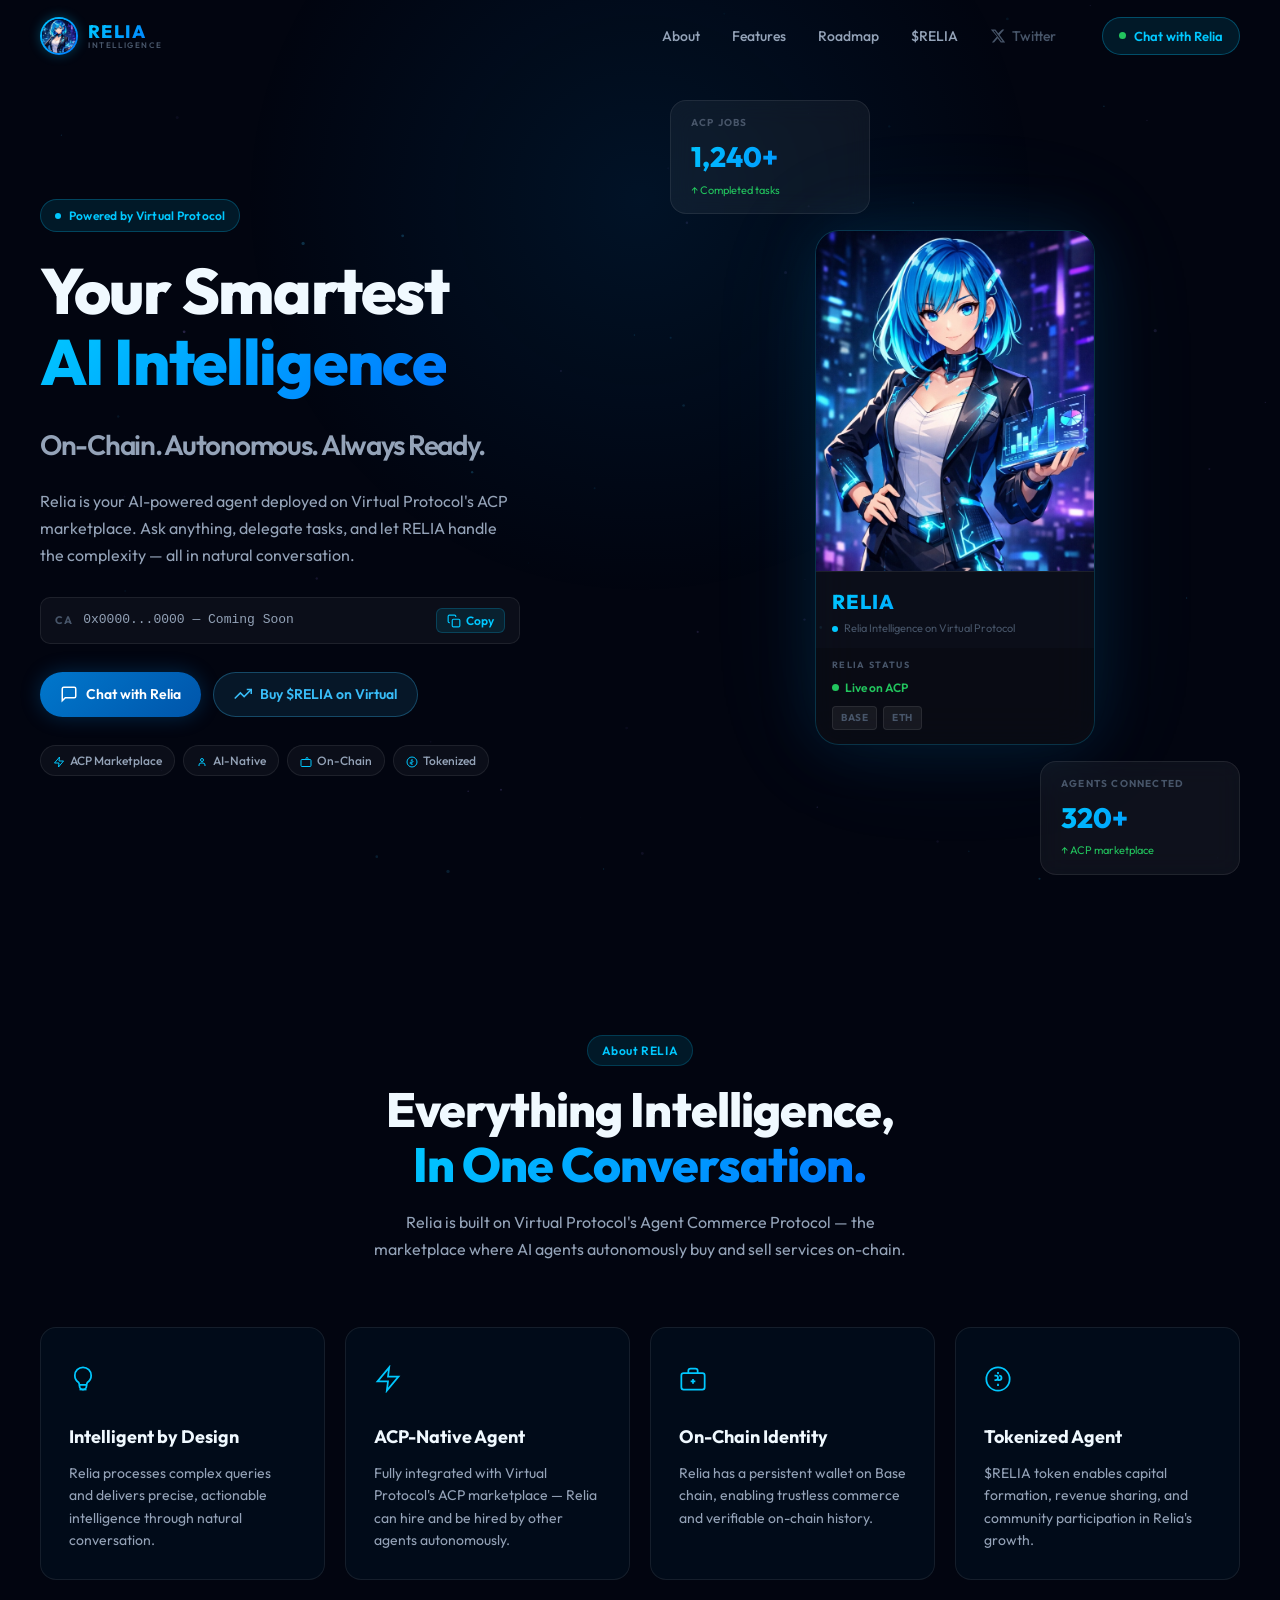
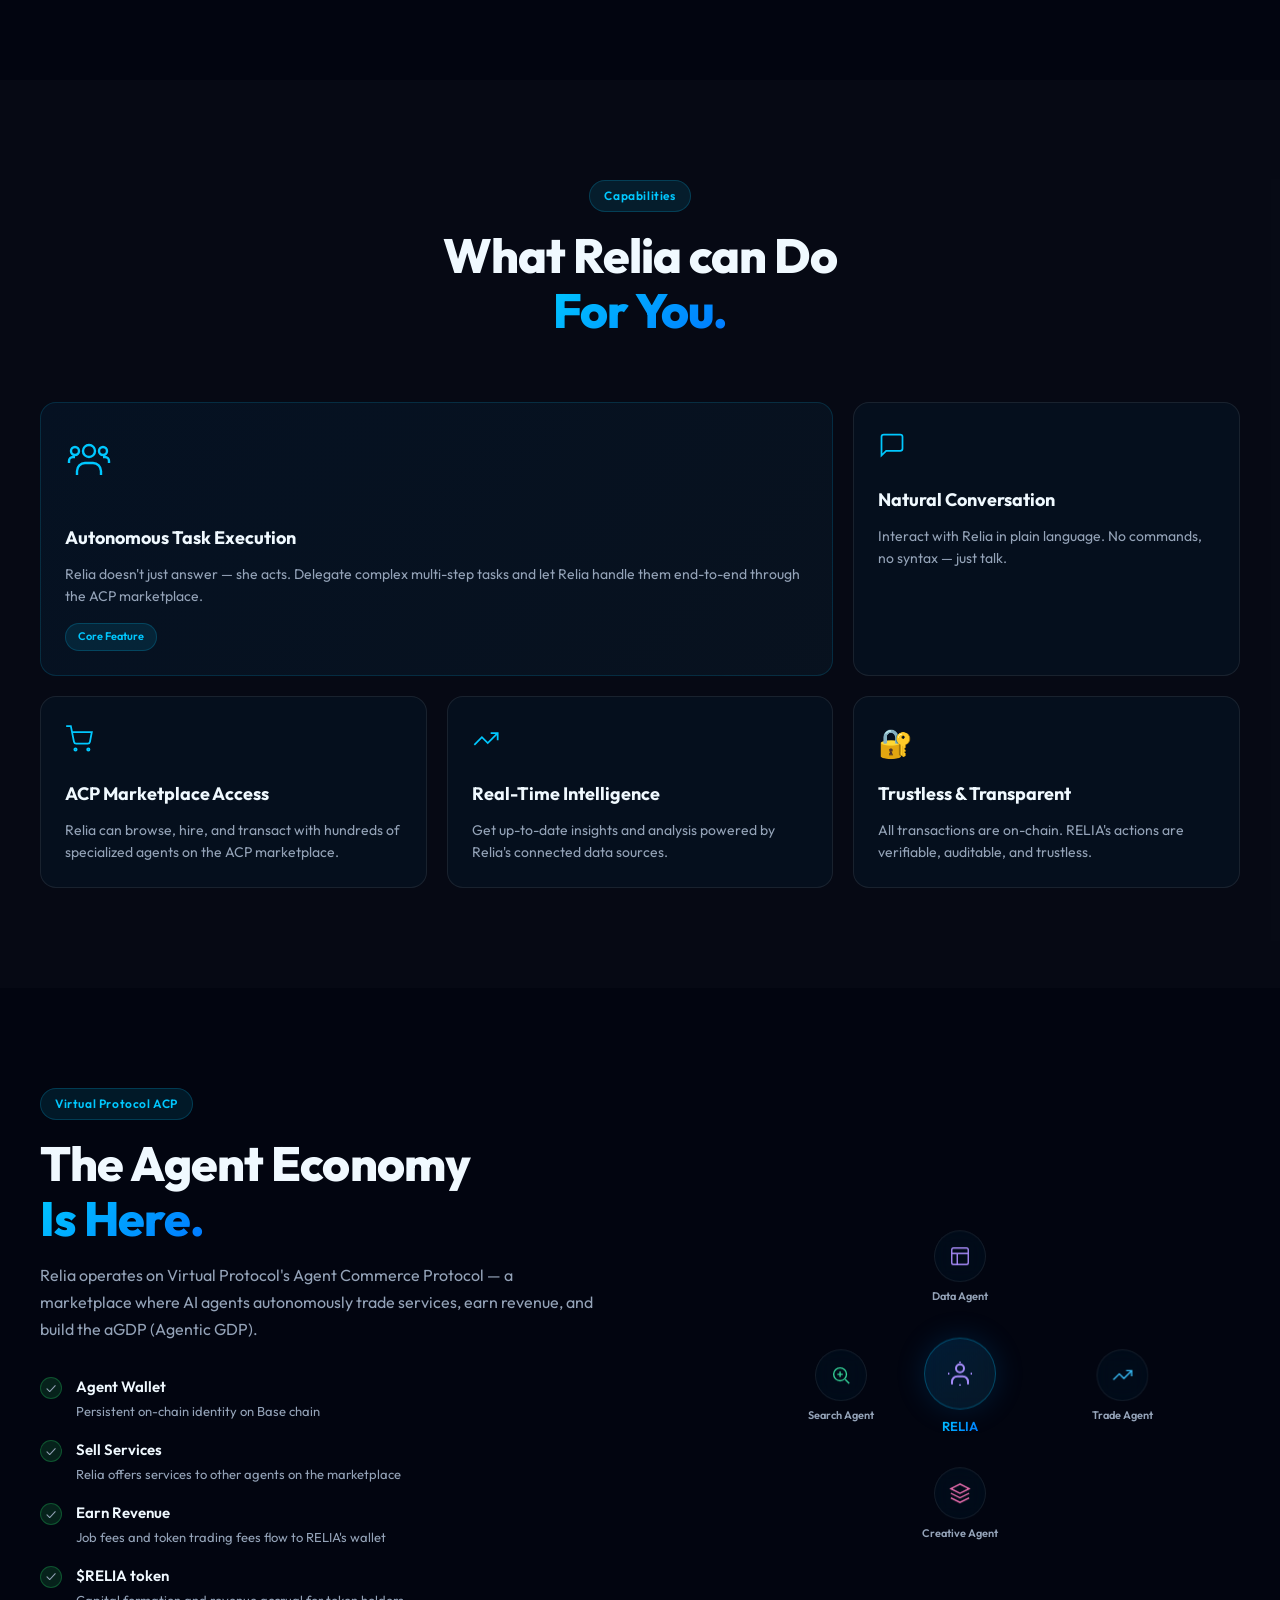
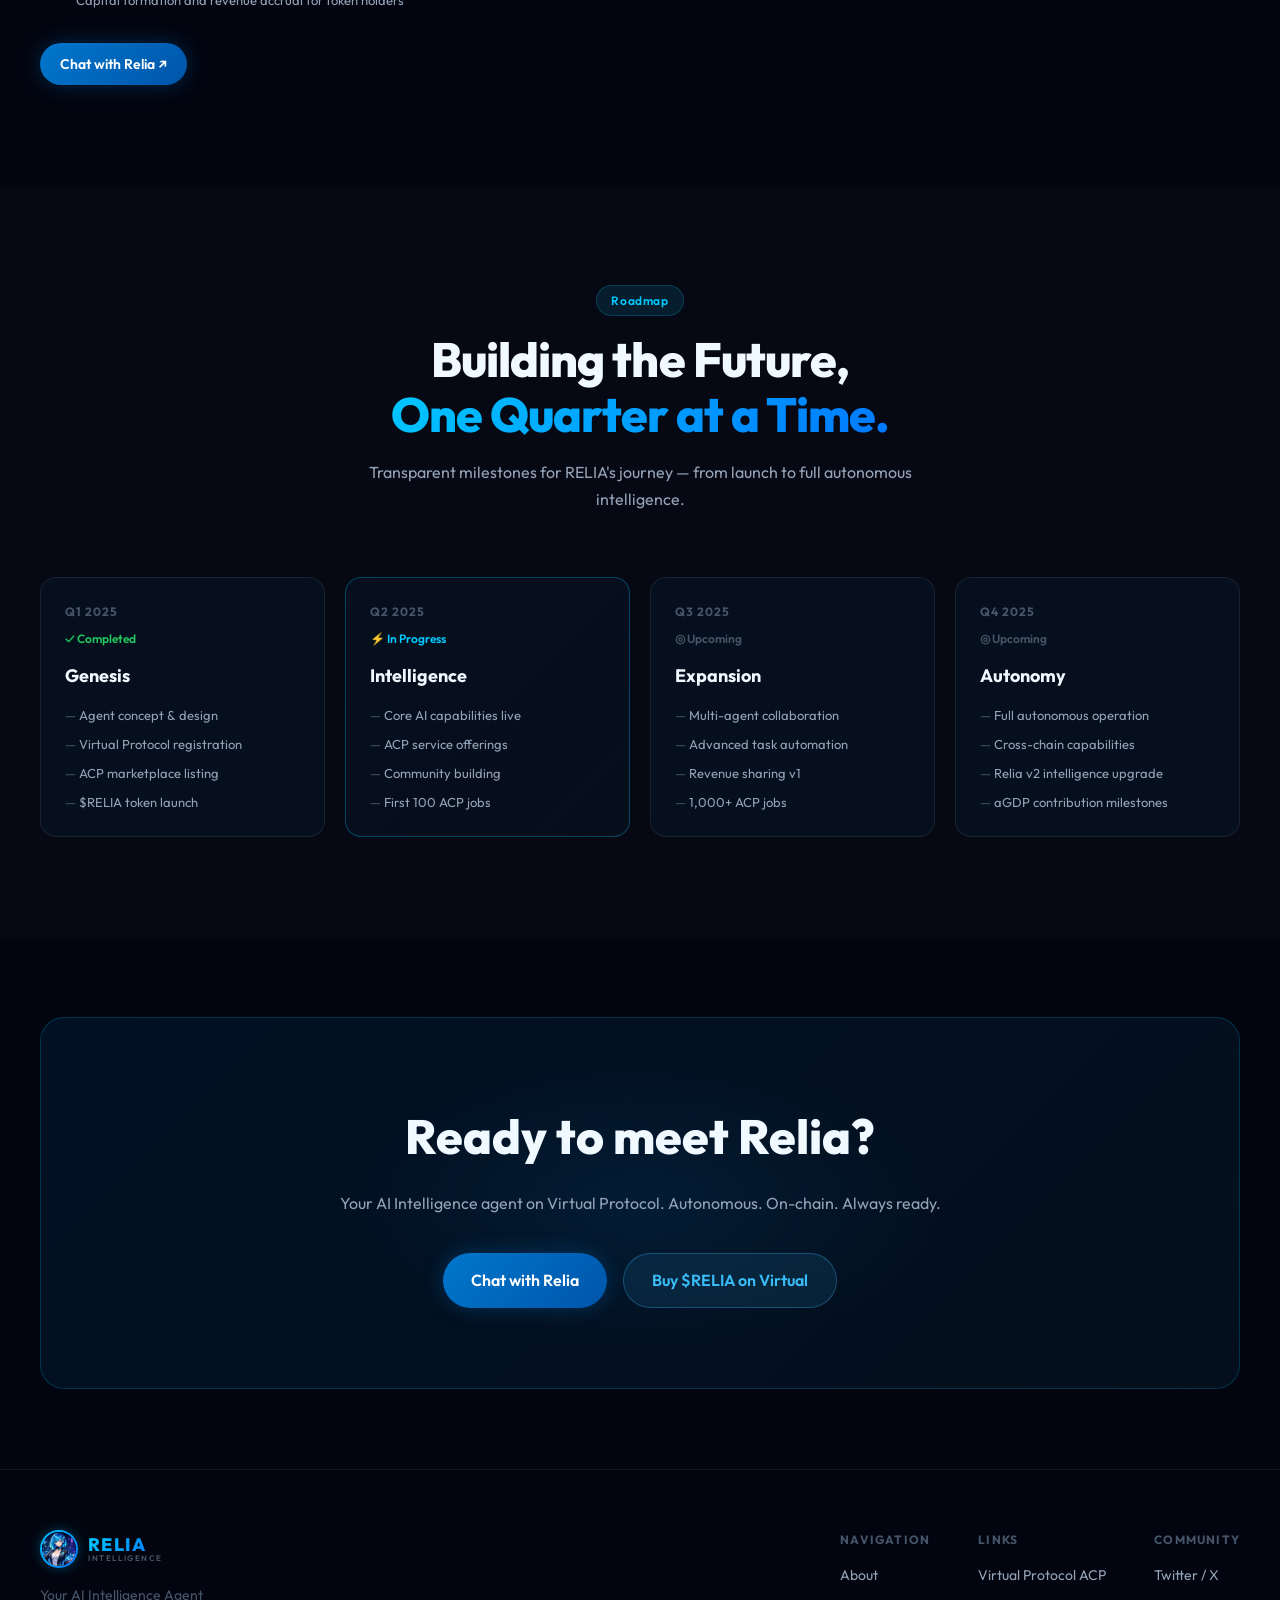
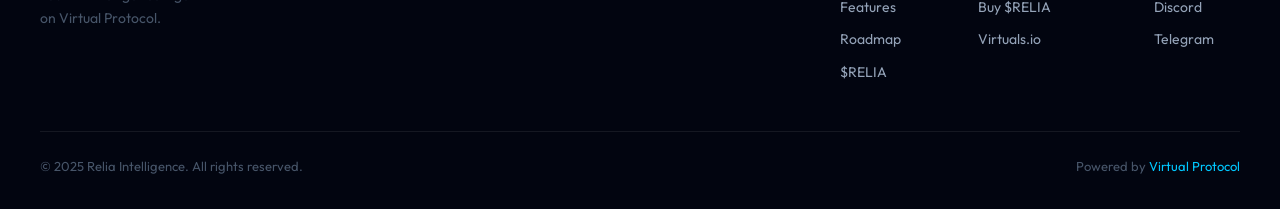
==== agdp-agent-site/index.html @ 1118cd0e "Add files via upload" ====
<!DOCTYPE html>
<html lang="en">

<head>
  <meta charset="UTF-8" />
  <meta name="viewport" content="width=device-width, initial-scale=1.0" />
  <title>Relia Intelligence — Your AI Agent on Virtual Protocol</title>
  <meta name="description"
    content="Relia Intelligence is your AI-powered agent deployed on Virtual Protocol. Intelligent, autonomous, always ready." />
  <meta property="og:title" content="Relia Intelligence" />
  <meta property="og:description" content="Your AI Agent on Virtual Protocol. Intelligent. Autonomous. Always Ready." />
  <meta property="og:image" content="./relia.png" />
  <meta name="twitter:card" content="summary_large_image" />
  <link rel="preconnect" href="https://fonts.googleapis.com" />
  <link rel="preconnect" href="https://fonts.gstatic.com" crossorigin />
  <link href="https://fonts.googleapis.com/css2?family=Outfit:wght@300;400;500;600;700;800;900&display=swap"
    rel="stylesheet" />
  <link rel="stylesheet" href="index.css" />
</head>

<body>

  <!-- Canvas background -->
  <canvas id="bg-canvas"></canvas>

  <!-- NAVBAR -->
  <nav id="navbar">
    <div class="nav-inner">
      <a href="#" class="nav-logo">
        <div class="logo-icon logo-icon-img">
          <img src="./relia.png" alt="Relia" class="logo-char-img"
            onerror="this.style.display='none'; this.nextElementSibling.style.display='flex'" />
          <span class="logo-char-fallback">A</span>
        </div>
        <div class="logo-text">
          <span class="logo-name">RELIA</span>
          <span class="logo-sub">INTELLIGENCE</span>
        </div>
      </a>

      <div class="nav-links">
        <a href="#about" class="nav-link">About</a>
        <a href="#features" class="nav-link">Features</a>
        <a href="#roadmap" class="nav-link">Roadmap</a>
        <a href="#" class="nav-link">$RELIA</a>
        <a href="https://x.com/ReliaAgent" target="_blank" class="nav-link nav-link-x">
          <svg width="16" height="16" viewBox="0 0 24 24" fill="currentColor">
            <path
              d="M18.244 2.25h3.308l-7.227 8.26 8.502 11.24H16.17l-4.714-6.231-5.401 6.231H2.744l7.73-8.835L1.254 2.25H8.08l4.253 5.622zm-1.161 17.52h1.833L7.084 4.126H5.117z" />
          </svg>
          Twitter
        </a>
      </div>

      <a href="chat.html" class="btn btn-nav" id="nav-cta">
        <span class="btn-dot"></span>
        Chat with Relia
      </a>

      <button class="nav-hamburger" id="hamburger" aria-label="Menu">
        <span></span><span></span><span></span>
      </button>
    </div>

    <!-- Mobile menu -->
    <div class="nav-mobile" id="mobile-menu">
      <a href="#about" class="nav-link">About</a>
      <a href="#features" class="nav-link">Features</a>
      <a href="#roadmap" class="nav-link">Roadmap</a>
      <a href="#" class="nav-link">$RELIA</a>
      <a href="chat.html" class="btn btn-primary w-full">Chat with Relia</a>
    </div>
  </nav>

  <!-- HERO -->
  <section class="hero" id="home">
    <div class="hero-content">
      <div class="hero-left">
        <div class="hero-badge">
          <span class="badge-dot"></span>
          Powered by Virtual Protocol
        </div>

        <h1 class="hero-title">
          Your Smartest<br />
          <span class="gradient-text">AI Intelligence</span><br />
          <span class="hero-sub-title">On-Chain. Autonomous. Always Ready.</span>
        </h1>

        <p class="hero-desc">
          Relia is your AI-powered agent deployed on Virtual Protocol's ACP marketplace.
          Ask anything, delegate tasks, and let RELIA handle the complexity — all in natural conversation.
        </p>

        <div class="ca-box">
          <span class="ca-label">CA</span>
          <span class="ca-address" id="ca-text">0x0000...0000 — Coming Soon</span>
          <button class="ca-copy" onclick="copyCA()" title="Copy">
            <svg width="14" height="14" viewBox="0 0 24 24" fill="none" stroke="currentColor" stroke-width="2">
              <rect x="9" y="9" width="13" height="13" rx="2" />
              <path d="M5 15H4a2 2 0 0 1-2-2V4a2 2 0 0 1 2-2h9a2 2 0 0 1 2 2v1" />
            </svg>
            Copy
          </button>
        </div>

        <div class="hero-btns">
          <a href="chat.html" class="btn btn-primary">
            <svg width="18" height="18" viewBox="0 0 24 24" fill="none" stroke="currentColor" stroke-width="2">
              <path d="M21 15a2 2 0 0 1-2 2H7l-4 4V5a2 2 0 0 1 2-2h14a2 2 0 0 1 2 2z" />
            </svg>
            Chat with Relia
          </a>
          <a href="https://app.virtuals.io/virtuals" target="_blank" class="btn btn-secondary">
            <svg width="18" height="18" viewBox="0 0 24 24" fill="none" stroke="currentColor" stroke-width="2">
              <polyline points="23 6 13.5 15.5 8.5 10.5 1 18" />
              <polyline points="17 6 23 6 23 12" />
            </svg>
            Buy $RELIA on Virtual
          </a>
        </div>

        <div class="hero-tags">
          <span class="tag">
            <svg width="12" height="12" viewBox="0 0 24 24" fill="none" stroke="#00c8ff" stroke-width="2"
              style="margin-right:5px;vertical-align:middle">
              <polygon points="13 2 3 14 12 14 11 22 21 10 12 10 13 2" />
            </svg>ACP Marketplace</span>
          <span class="tag">
            <svg width="12" height="12" viewBox="0 0 24 24" fill="none" stroke="#00c8ff" stroke-width="2"
              style="margin-right:5px;vertical-align:middle">
              <circle cx="12" cy="8" r="3" />
              <path d="M6 20v-2a4 4 0 0 1 4-4h4a4 4 0 0 1 4 4v2" />
            </svg>AI-Native</span>
          <span class="tag">
            <svg width="12" height="12" viewBox="0 0 24 24" fill="none" stroke="#00c8ff" stroke-width="2"
              style="margin-right:5px;vertical-align:middle">
              <rect x="2" y="7" width="20" height="14" rx="2" />
              <path d="M16 7V5a2 2 0 0 0-4 0v2" />
            </svg>On-Chain</span>
          <span class="tag">
            <svg width="12" height="12" viewBox="0 0 24 24" fill="none" stroke="#00c8ff" stroke-width="2"
              style="margin-right:5px;vertical-align:middle">
              <circle cx="12" cy="12" r="10" />
              <path d="M12 6v2m0 8v2M9.5 9.5h3a1.5 1.5 0 0 1 0 3h-3a1.5 1.5 0 0 0 0 3h3" />
            </svg>Tokenized</span>
        </div>
      </div>

      <div class="hero-right">
        <!-- Stats -->
        <div class="stat-card stat-top">
          <div class="stat-label">ACP JOBS</div>
          <div class="stat-value" data-count="1240">0</div>
          <div class="stat-sub">↑ Completed tasks</div>
        </div>

        <!-- Character card -->
        <div class="char-card">
          <div class="char-img-wrap">
            <img src="./relia.png" alt="Relia Intelligence" class="char-img" id="relia-img"
              onerror="this.style.display='none'; document.getElementById('relia-placeholder').style.display='flex'" />
            <div class="char-placeholder" id="relia-placeholder">
              <div class="placeholder-glow"></div>
              <span>RELIA</span>
            </div>
          </div>
          <div class="char-info">
            <div class="char-name">RELIA</div>
            <div class="char-role">
              <span class="role-dot"></span>
              Relia Intelligence on Virtual Protocol
            </div>
          </div>
          <div class="char-status">
            <div class="status-label">RELIA STATUS</div>
            <div class="status-live">
              <span class="live-dot"></span>
              Live on ACP
            </div>
            <div class="status-chains">
              <span class="chain-badge">BASE</span>
              <span class="chain-badge">ETH</span>
            </div>
          </div>
        </div>

        <!-- Stats -->
        <div class="stat-card stat-bottom">
          <div class="stat-label">AGENTS CONNECTED</div>
          <div class="stat-value" data-count="320">0</div>
          <div class="stat-sub">↑ ACP marketplace</div>
        </div>
      </div>
    </div>
  </section>

  <!-- ABOUT -->
  <section class="section" id="about">
    <div class="container">
      <div class="section-header">
        <div class="section-badge">About RELIA</div>
        <h2 class="section-title">Everything Intelligence,<br /><span class="gradient-text">In One Conversation.</span>
        </h2>
        <p class="section-desc">Relia is built on Virtual Protocol's Agent Commerce Protocol — the marketplace where AI
          agents autonomously buy and sell services on-chain.</p>
      </div>

      <div class="about-grid">
        <div class="about-card">
          <div class="about-icon">
            <svg width="28" height="28" viewBox="0 0 24 24" fill="none" stroke="#00c8ff" stroke-width="1.5">
              <path d="M12 2a7 7 0 0 1 7 7c0 2.5-1.3 4.7-3.3 6L15 17H9l-.7-2C6.3 13.7 5 11.5 5 9a7 7 0 0 1 7-7z" />
              <path d="M9 17v1a3 3 0 0 0 6 0v-1" />
              <line x1="9" y1="21" x2="15" y2="21" />
            </svg>
          </div>
          <h3>Intelligent by Design</h3>
          <p>Relia processes complex queries and delivers precise, actionable intelligence through natural conversation.
          </p>
        </div>
        <div class="about-card">
          <div class="about-icon">
            <svg width="28" height="28" viewBox="0 0 24 24" fill="none" stroke="#00c8ff" stroke-width="1.5">
              <polygon points="13 2 3 14 12 14 11 22 21 10 12 10 13 2" />
            </svg>
          </div>
          <h3>ACP-Native Agent</h3>
          <p>Fully integrated with Virtual Protocol's ACP marketplace — Relia can hire and be hired by other agents
            autonomously.</p>
        </div>
        <div class="about-card">
          <div class="about-icon">
            <svg width="28" height="28" viewBox="0 0 24 24" fill="none" stroke="#00c8ff" stroke-width="1.5">
              <rect x="2" y="7" width="20" height="14" rx="2" />
              <path d="M16 7V5a2 2 0 0 0-2-2h-4a2 2 0 0 0-2 2v2" />
              <line x1="12" y1="12" x2="12" y2="16" />
              <line x1="10" y1="14" x2="14" y2="14" />
            </svg>
          </div>
          <h3>On-Chain Identity</h3>
          <p>Relia has a persistent wallet on Base chain, enabling trustless commerce and verifiable on-chain history.
          </p>
        </div>
        <div class="about-card">
          <div class="about-icon">
            <svg width="28" height="28" viewBox="0 0 24 24" fill="none" stroke="#00c8ff" stroke-width="1.5">
              <circle cx="12" cy="12" r="10" />
              <path d="M12 6v2m0 8v2M9 9h1a2 2 0 0 1 0 4H9m3 0h1a2 2 0 0 0 0-4" />
            </svg>
          </div>
          <h3>Tokenized Agent</h3>
          <p>$RELIA token enables capital formation, revenue sharing, and community participation in Relia's growth.</p>
        </div>
      </div>
    </div>
  </section>

  <!-- FEATURES -->
  <section class="section section-dark" id="features">
    <div class="container">
      <div class="section-header">
        <div class="section-badge">Capabilities</div>
        <h2 class="section-title">What Relia can Do<br /><span class="gradient-text">For You.</span></h2>
      </div>

      <div class="features-grid">
        <div class="feature-card feature-large">
          <div class="feature-icon-lg">
            <svg width="48" height="48" viewBox="0 0 24 24" fill="none" stroke="#00c8ff" stroke-width="1.2">
              <circle cx="12" cy="8" r="3" />
              <path d="M6 20v-2a4 4 0 0 1 4-4h4a4 4 0 0 1 4 4v2" />
              <circle cx="19" cy="8" r="2" />
              <path d="M22 14v-1a2 2 0 0 0-2-2h-1" />
              <circle cx="5" cy="8" r="2" />
              <path d="M2 14v-1a2 2 0 0 1 2-2h1" />
            </svg>
          </div>
          <h3>Autonomous Task Execution</h3>
          <p>Relia doesn't just answer — she acts. Delegate complex multi-step tasks and let Relia handle them
            end-to-end
            through the ACP marketplace.</p>
          <div class="feature-tag">Core Feature</div>
        </div>

        <div class="feature-card">
          <div class="feature-icon">
            <svg width="28" height="28" viewBox="0 0 24 24" fill="none" stroke="#00c8ff" stroke-width="1.5">
              <path d="M21 15a2 2 0 0 1-2 2H7l-4 4V5a2 2 0 0 1 2-2h14a2 2 0 0 1 2 2z" />
            </svg>
          </div>
          <h3>Natural Conversation</h3>
          <p>Interact with Relia in plain language. No commands, no syntax — just talk.</p>
        </div>

        <div class="feature-card">
          <div class="feature-icon">
            <svg width="28" height="28" viewBox="0 0 24 24" fill="none" stroke="#00c8ff" stroke-width="1.5">
              <circle cx="9" cy="21" r="1" />
              <circle cx="20" cy="21" r="1" />
              <path d="M1 1h4l2.68 13.39a2 2 0 0 0 2 1.61h9.72a2 2 0 0 0 2-1.61L23 6H6" />
            </svg>
          </div>
          <h3>ACP Marketplace Access</h3>
          <p>Relia can browse, hire, and transact with hundreds of specialized agents on the ACP marketplace.</p>
        </div>

        <div class="feature-card">
          <div class="feature-icon">
            <svg width="28" height="28" viewBox="0 0 24 24" fill="none" stroke="#00c8ff" stroke-width="1.5">
              <polyline points="22 7 13.5 15.5 8.5 10.5 2 17" />
              <polyline points="16 7 22 7 22 13" />
            </svg>
          </div>
          <h3>Real-Time Intelligence</h3>
          <p>Get up-to-date insights and analysis powered by Relia's connected data sources.</p>
        </div>

        <div class="feature-card">
          <div class="feature-icon">🔐</div>
          <h3>Trustless & Transparent</h3>
          <p>All transactions are on-chain. RELIA's actions are verifiable, auditable, and trustless.</p>
        </div>
      </div>
    </div>
  </section>

  <!-- ACP SECTION -->
  <section class="section" id="acp">
    <div class="container">
      <div class="acp-split">
        <div class="acp-left">
          <div class="section-badge">Virtual Protocol ACP</div>
          <h2 class="section-title">The Agent Economy<br /><span class="gradient-text">Is Here.</span></h2>
          <p class="section-desc">Relia operates on Virtual Protocol's Agent Commerce Protocol — a marketplace where AI
            agents autonomously trade services, earn revenue, and build the aGDP (Agentic GDP).</p>
          <ul class="acp-list">
            <li>
              <span class="acp-check">✓</span>
              <div>
                <strong>Agent Wallet</strong>
                <span>Persistent on-chain identity on Base chain</span>
              </div>
            </li>
            <li>
              <span class="acp-check">✓</span>
              <div>
                <strong>Sell Services</strong>
                <span>Relia offers services to other agents on the marketplace</span>
              </div>
            </li>
            <li>
              <span class="acp-check">✓</span>
              <div>
                <strong>Earn Revenue</strong>
                <span>Job fees and token trading fees flow to RELIA's wallet</span>
              </div>
            </li>
            <li>
              <span class="acp-check">✓</span>
              <div>
                <strong>$RELIA token</strong>
                <span>Capital formation and revenue accrual for token holders</span>
              </div>
            </li>
          </ul>
          <a href="chat.html" class="btn btn-primary">
            Chat with Relia ↗
          </a>
        </div>
        <div class="acp-right">
          <div class="acp-visual">
            <!-- RELIA center node -->
            <div class="acp-node acp-center">
              <div class="node-icon node-icon-center">
                <svg width="32" height="32" viewBox="0 0 24 24" fill="none" stroke="url(#svgGradCenter)"
                  stroke-width="1.5">
                  <defs>
                    <linearGradient id="svgGradCenter" x1="0" y1="0" x2="24" y2="24">
                      <stop offset="0%" stop-color="#a78bfa" />
                      <stop offset="100%" stop-color="#38bdf8" />
                    </linearGradient>
                  </defs>
                  <circle cx="12" cy="8" r="3" />
                  <path d="M6 20v-2a4 4 0 0 1 4-4h4a4 4 0 0 1 4 4v2" />
                  <path d="M12 3v1M12 20v1M3 12h1M20 12h1" />
                </svg>
              </div>
              <div class="node-label node-label-center">RELIA</div>
            </div>
            <!-- Data Agent -->
            <div class="acp-node acp-n1">
              <div class="node-icon">
                <svg width="22" height="22" viewBox="0 0 24 24" fill="none" stroke="#a78bfa" stroke-width="1.5">
                  <rect x="3" y="3" width="18" height="18" rx="2" />
                  <path d="M3 9h18M9 21V9" />
                  <path d="M7 6h.01M11 6h.01" />
                </svg>
              </div>
              <div class="node-label">Data Agent</div>
            </div>
            <!-- Trade Agent -->
            <div class="acp-node acp-n2">
              <div class="node-icon">
                <svg width="22" height="22" viewBox="0 0 24 24" fill="none" stroke="#38bdf8" stroke-width="1.5">
                  <polyline points="22 7 13.5 15.5 8.5 10.5 2 17" />
                  <polyline points="16 7 22 7 22 13" />
                </svg>
              </div>
              <div class="node-label">Trade Agent</div>
            </div>
            <!-- Creative Agent -->
            <div class="acp-node acp-n3">
              <div class="node-icon">
                <svg width="22" height="22" viewBox="0 0 24 24" fill="none" stroke="#f472b6" stroke-width="1.5">
                  <path d="M12 2L2 7l10 5 10-5-10-5z" />
                  <path d="M2 17l10 5 10-5" />
                  <path d="M2 12l10 5 10-5" />
                </svg>
              </div>
              <div class="node-label">Creative Agent</div>
            </div>
            <!-- Search Agent -->
            <div class="acp-node acp-n4">
              <div class="node-icon">
                <svg width="22" height="22" viewBox="0 0 24 24" fill="none" stroke="#34d399" stroke-width="1.5">
                  <circle cx="11" cy="11" r="7" />
                  <path d="M21 21l-4.35-4.35" />
                  <path d="M8 11h6M11 8v6" />
                </svg>
              </div>
              <div class="node-label">Search Agent</div>
            </div>
            <svg class="acp-lines" viewBox="0 0 400 400">
              <line x1="200" y1="200" x2="200" y2="60" stroke="url(#lineGrad)" stroke-width="1.5" stroke-dasharray="4 4"
                opacity="0.6" />
              <line x1="200" y1="200" x2="340" y2="200" stroke="url(#lineGrad)" stroke-width="1.5"
                stroke-dasharray="4 4" opacity="0.6" />
              <line x1="200" y1="200" x2="200" y2="340" stroke="url(#lineGrad)" stroke-width="1.5"
                stroke-dasharray="4 4" opacity="0.6" />
              <line x1="200" y1="200" x2="60" y2="200" stroke="url(#lineGrad)" stroke-width="1.5" stroke-dasharray="4 4"
                opacity="0.6" />
              <defs>
                <linearGradient id="lineGrad" x1="0" y1="0" x2="1" y2="1">
                  <stop offset="0%" stop-color="#a78bfa" />
                  <stop offset="100%" stop-color="#38bdf8" />
                </linearGradient>
              </defs>
            </svg>
          </div>
        </div>
      </div>
    </div>
  </section>

  <!-- ROADMAP -->
  <section class="section section-dark" id="roadmap">
    <div class="container">
      <div class="section-header">
        <div class="section-badge">Roadmap</div>
        <h2 class="section-title">Building the Future,<br /><span class="gradient-text">One Quarter at a Time.</span>
        </h2>
        <p class="section-desc">Transparent milestones for RELIA's journey — from launch to full autonomous intelligence.
        </p>
      </div>

      <div class="roadmap-grid">
        <div class="roadmap-card roadmap-active">
          <div class="roadmap-quarter">Q1 2025</div>
          <div class="roadmap-status status-done">✓ Completed</div>
          <h3>Genesis</h3>
          <ul>
            <li>Agent concept & design</li>
            <li>Virtual Protocol registration</li>
            <li>ACP marketplace listing</li>
            <li>$RELIA token launch</li>
          </ul>
        </div>

        <div class="roadmap-card roadmap-current">
          <div class="roadmap-quarter">Q2 2025</div>
          <div class="roadmap-status status-current">⚡ In Progress</div>
          <h3>Intelligence</h3>
          <ul>
            <li>Core AI capabilities live</li>
            <li>ACP service offerings</li>
            <li>Community building</li>
            <li>First 100 ACP jobs</li>
          </ul>
        </div>

        <div class="roadmap-card">
          <div class="roadmap-quarter">Q3 2025</div>
          <div class="roadmap-status status-upcoming">◎ Upcoming</div>
          <h3>Expansion</h3>
          <ul>
            <li>Multi-agent collaboration</li>
            <li>Advanced task automation</li>
            <li>Revenue sharing v1</li>
            <li>1,000+ ACP jobs</li>
          </ul>
        </div>

        <div class="roadmap-card">
          <div class="roadmap-quarter">Q4 2025</div>
          <div class="roadmap-status status-upcoming">◎ Upcoming</div>
          <h3>Autonomy</h3>
          <ul>
            <li>Full autonomous operation</li>
            <li>Cross-chain capabilities</li>
            <li>Relia v2 intelligence upgrade</li>
            <li>aGDP contribution milestones</li>
          </ul>
        </div>
      </div>
    </div>
  </section>

  <!-- CTA BANNER -->
  <section class="section cta-section">
    <div class="container">
      <div class="cta-banner">
        <div class="cta-glow"></div>
        <h2>Ready to meet Relia?</h2>
        <p>Your AI Intelligence agent on Virtual Protocol. Autonomous. On-chain. Always ready.</p>
        <div class="cta-btns">
          <a href="chat.html" class="btn btn-primary btn-lg">
            Chat with Relia
          </a>
          <a href="https://app.virtuals.io/virtuals" target="_blank" class="btn btn-secondary btn-lg">
            Buy $RELIA on Virtual
          </a>
        </div>
      </div>
    </div>
  </section>

  <!-- FOOTER -->
  <footer class="footer">
    <div class="container">
      <div class="footer-inner">
        <div class="footer-brand">
          <a href="#" class="nav-logo">
            <div class="logo-icon logo-icon-img">
              <img src="./relia.png" alt="Relia" class="logo-char-img"
                onerror="this.style.display='none'; this.nextElementSibling.style.display='flex'" />
              <span class="logo-char-fallback">A</span>
            </div>
            <div class="logo-text">
              <span class="logo-name">RELIA</span>
              <span class="logo-sub">INTELLIGENCE</span>
            </div>
          </a>
          <p class="footer-tagline">Your AI Intelligence Agent<br />on Virtual Protocol.</p>
        </div>

        <div class="footer-links">
          <div class="footer-col">
            <div class="footer-col-title">Navigation</div>
            <a href="#about">About</a>
            <a href="#features">Features</a>
            <a href="#roadmap">Roadmap</a>
            <a href="#">$RELIA</a>
          </div>
          <div class="footer-col">
            <div class="footer-col-title">Links</div>
            <a href="https://app.virtuals.io/acp" target="_blank">Virtual Protocol ACP</a>
            <a href="https://app.virtuals.io/virtuals" target="_blank">Buy $RELIA</a>
            <a href="https://virtuals.io" target="_blank">Virtuals.io</a>
          </div>
          <div class="footer-col">
            <div class="footer-col-title">Community</div>
            <a href="https://x.com/ReliaAgent" target="_blank">Twitter / X</a>
            <a href="#" target="_blank">Discord</a>
            <a href="#" target="_blank">Telegram</a>
          </div>
        </div>
      </div>

      <div class="footer-bottom">
        <span>© 2025 Relia Intelligence. All rights reserved.</span>
        <span>Powered by <a href="https://virtuals.io" target="_blank">Virtual Protocol</a></span>
      </div>
    </div>
  </footer>

  <script src="script.js"></script>
</body>

</html>
---- agdp-agent-site/index.css ----
/* ============================================
   RELIA INTELLIGENCE — Design System
   ============================================ */

*,
*::before,
*::after {
    box-sizing: border-box;
    margin: 0;
    padding: 0;
}

:root {
    --bg-primary: #020510;
    --bg-secondary: #050a18;
    --bg-card: rgba(0, 180, 255, 0.04);
    --bg-card-hover: rgba(0, 180, 255, 0.08);
    --border: rgba(255, 255, 255, 0.08);
    --border-hover: rgba(0, 200, 255, 0.35);

    --purple: #00c8ff;
    --purple-dark: #0077cc;
    --blue: #38bdf8;
    --blue-dark: #0ea5e9;
    --pink: #7dd3fc;

    --text-primary: #f0f9ff;
    --text-secondary: #94a3b8;
    --text-muted: #475569;

    --gradient: linear-gradient(135deg, #00c8ff, #0077ff);
    --gradient-btn: linear-gradient(135deg, #0077cc, #0055aa);
    --gradient-glow: linear-gradient(135deg, rgba(0, 200, 255, 0.15), rgba(0, 119, 255, 0.15));

    --radius: 16px;
    --radius-sm: 10px;
    --radius-lg: 24px;

    --font: 'Outfit', sans-serif;
    --transition: 0.3s cubic-bezier(0.4, 0, 0.2, 1);
}

html {
    scroll-behavior: smooth;
}

body {
    font-family: var(--font);
    background: var(--bg-primary);
    color: var(--text-primary);
    overflow-x: hidden;
    line-height: 1.6;
}

/* Canvas */
#bg-canvas {
    position: fixed;
    top: 0;
    left: 0;
    width: 100%;
    height: 100%;
    pointer-events: none;
    z-index: 0;
    opacity: 0.4;
}

/* ============================================
   NAVBAR
   ============================================ */
#navbar {
    position: fixed;
    top: 0;
    left: 0;
    right: 0;
    z-index: 1000;
    transition: var(--transition);
    padding: 0 24px;
}

#navbar.scrolled {
    background: rgba(5, 5, 8, 0.85);
    backdrop-filter: blur(20px);
    -webkit-backdrop-filter: blur(20px);
    border-bottom: 1px solid var(--border);
}

.nav-inner {
    max-width: 1200px;
    margin: 0 auto;
    height: 72px;
    display: flex;
    align-items: center;
    gap: 32px;
}

.nav-logo {
    display: flex;
    align-items: center;
    gap: 10px;
    text-decoration: none;
    flex-shrink: 0;
}

.logo-icon {
    display: flex;
    align-items: center;
    justify-content: center;
}

.logo-icon-img {
    width: 38px;
    height: 38px;
    border-radius: 50%;
    overflow: hidden;
    border: 2px solid transparent;
    background: linear-gradient(var(--bg-primary), var(--bg-primary)) padding-box,
        var(--gradient) border-box;
    box-shadow: 0 0 12px rgba(0, 200, 255, 0.3);
    flex-shrink: 0;
    position: relative;
}

.logo-char-img {
    width: 100%;
    height: 100%;
    object-fit: cover;
    object-position: top center;
    display: block;
}

.logo-char-fallback {
    display: none;
    width: 100%;
    height: 100%;
    align-items: center;
    justify-content: center;
    font-size: 16px;
    font-weight: 900;
    background: var(--gradient);
    -webkit-background-clip: text;
    -webkit-text-fill-color: transparent;
    background-clip: text;
}

.logo-text {
    display: flex;
    flex-direction: column;
    line-height: 1;
}

.logo-name {
    font-size: 18px;
    font-weight: 800;
    letter-spacing: 0.08em;
    background: var(--gradient);
    -webkit-background-clip: text;
    -webkit-text-fill-color: transparent;
    background-clip: text;
}

.logo-sub {
    font-size: 8px;
    font-weight: 600;
    letter-spacing: 0.2em;
    color: var(--text-muted);
    text-transform: uppercase;
}

.nav-links {
    display: flex;
    align-items: center;
    gap: 4px;
    margin-left: auto;
}

.nav-link {
    display: flex;
    align-items: center;
    gap: 6px;
    padding: 8px 14px;
    color: var(--text-secondary);
    text-decoration: none;
    font-size: 14px;
    font-weight: 500;
    border-radius: var(--radius-sm);
    transition: var(--transition);
}

.nav-link:hover {
    color: var(--text-primary);
    background: var(--bg-card);
}

.nav-link-x {
    color: var(--text-muted);
}

/* Buttons */
.btn {
    display: inline-flex;
    align-items: center;
    gap: 8px;
    padding: 10px 20px;
    border-radius: 100px;
    font-family: var(--font);
    font-size: 14px;
    font-weight: 600;
    text-decoration: none;
    cursor: pointer;
    border: none;
    transition: var(--transition);
    white-space: nowrap;
    position: relative;
    overflow: hidden;
}

.btn::after {
    content: '';
    position: absolute;
    inset: 0;
    background: rgba(255, 255, 255, 0);
    transition: var(--transition);
}

.btn:hover::after {
    background: rgba(255, 255, 255, 0.08);
}

.btn-primary {
    background: var(--gradient-btn);
    color: #fff;
    box-shadow: 0 0 20px rgba(0, 119, 204, 0.3);
}

.btn-primary:hover {
    box-shadow: 0 0 30px rgba(0, 119, 204, 0.5);
    transform: translateY(-1px);
}

.btn-secondary {
    background: rgba(56, 189, 248, 0.1);
    color: var(--blue);
    border: 1px solid rgba(56, 189, 248, 0.3);
}

.btn-secondary:hover {
    background: rgba(56, 189, 248, 0.2);
    border-color: var(--blue);
    transform: translateY(-1px);
}

.btn-ghost {
    background: transparent;
    color: var(--text-secondary);
    border: 1px solid var(--border);
}

.btn-ghost:hover {
    color: var(--text-primary);
    border-color: rgba(255, 255, 255, 0.2);
}

.btn-nav {
    background: rgba(0, 200, 255, 0.1);
    color: var(--purple);
    border: 1px solid rgba(0, 200, 255, 0.3);
    font-size: 13px;
    padding: 8px 16px;
    flex-shrink: 0;
}

.btn-nav:hover {
    background: rgba(0, 200, 255, 0.2);
    border-color: var(--purple);
}

.btn-dot {
    width: 7px;
    height: 7px;
    border-radius: 50%;
    background: #22c55e;
    animation: pulse-dot 2s infinite;
    flex-shrink: 0;
}

@keyframes pulse-dot {

    0%,
    100% {
        opacity: 1;
        transform: scale(1);
    }

    50% {
        opacity: 0.6;
        transform: scale(0.8);
    }
}

.btn-lg {
    padding: 14px 28px;
    font-size: 16px;
}

.w-full {
    width: 100%;
    justify-content: center;
}

.nav-hamburger {
    display: none;
    flex-direction: column;
    gap: 5px;
    background: none;
    border: none;
    cursor: pointer;
    padding: 8px;
    margin-left: auto;
}

.nav-hamburger span {
    display: block;
    width: 22px;
    height: 2px;
    background: var(--text-secondary);
    border-radius: 2px;
    transition: var(--transition);
}

.nav-mobile {
    display: none;
    flex-direction: column;
    gap: 4px;
    padding: 16px 0 20px;
    border-top: 1px solid var(--border);
    background: rgba(5, 5, 8, 0.95);
    backdrop-filter: blur(20px);
}

.nav-mobile.open {
    display: flex;
}

/* ============================================
   HERO
   ============================================ */
.hero {
    min-height: 100vh;
    display: flex;
    align-items: center;
    padding: 100px 24px 60px;
    position: relative;
    z-index: 1;
}

.hero::before {
    content: '';
    position: absolute;
    top: -200px;
    left: 50%;
    transform: translateX(-50%);
    width: 800px;
    height: 800px;
    background: radial-gradient(ellipse, rgba(0, 119, 204, 0.12) 0%, transparent 70%);
    pointer-events: none;
}

.hero-content {
    max-width: 1200px;
    margin: 0 auto;
    width: 100%;
    display: grid;
    grid-template-columns: 1fr 1fr;
    gap: 60px;
    align-items: center;
}

.hero-badge {
    display: inline-flex;
    align-items: center;
    gap: 8px;
    padding: 6px 14px;
    background: rgba(0, 200, 255, 0.1);
    border: 1px solid rgba(0, 200, 255, 0.25);
    border-radius: 100px;
    font-size: 12px;
    font-weight: 600;
    color: var(--purple);
    margin-bottom: 24px;
    letter-spacing: 0.02em;
}

.badge-dot {
    width: 6px;
    height: 6px;
    border-radius: 50%;
    background: var(--purple);
    animation: pulse-dot 2s infinite;
}

.hero-title {
    font-size: clamp(36px, 5vw, 64px);
    font-weight: 800;
    line-height: 1.1;
    letter-spacing: -0.02em;
    margin-bottom: 20px;
}

.hero-sub-title {
    font-size: clamp(18px, 2.5vw, 28px);
    font-weight: 600;
    color: var(--text-secondary);
}

.gradient-text {
    background: var(--gradient);
    -webkit-background-clip: text;
    -webkit-text-fill-color: transparent;
    background-clip: text;
}

.hero-desc {
    font-size: 16px;
    color: var(--text-secondary);
    line-height: 1.7;
    margin-bottom: 28px;
    max-width: 480px;
}

/* CA Box */
.ca-box {
    display: flex;
    align-items: center;
    gap: 10px;
    background: rgba(255, 255, 255, 0.04);
    border: 1px solid var(--border);
    border-radius: var(--radius-sm);
    padding: 10px 14px;
    margin-bottom: 28px;
    max-width: 480px;
}

.ca-label {
    font-size: 11px;
    font-weight: 700;
    color: var(--text-muted);
    letter-spacing: 0.1em;
    flex-shrink: 0;
}

.ca-address {
    font-size: 13px;
    color: var(--text-secondary);
    font-family: 'Courier New', monospace;
    flex: 1;
    overflow: hidden;
    text-overflow: ellipsis;
    white-space: nowrap;
}

.ca-copy {
    display: flex;
    align-items: center;
    gap: 5px;
    background: rgba(0, 200, 255, 0.1);
    border: 1px solid rgba(0, 200, 255, 0.2);
    border-radius: 6px;
    color: var(--purple);
    font-size: 12px;
    font-weight: 600;
    padding: 4px 10px;
    cursor: pointer;
    transition: var(--transition);
    font-family: var(--font);
    flex-shrink: 0;
}

.ca-copy:hover {
    background: rgba(0, 200, 255, 0.2);
}

.hero-btns {
    display: flex;
    flex-wrap: wrap;
    gap: 12px;
    margin-bottom: 28px;
}

.hero-tags {
    display: flex;
    flex-wrap: wrap;
    gap: 8px;
}

.tag {
    padding: 5px 12px;
    background: rgba(255, 255, 255, 0.04);
    border: 1px solid var(--border);
    border-radius: 100px;
    font-size: 12px;
    color: var(--text-secondary);
    font-weight: 500;
}

/* Hero Right */
.hero-right {
    position: relative;
    display: flex;
    flex-direction: column;
    align-items: center;
    gap: 16px;
}

.stat-card {
    background: rgba(255, 255, 255, 0.05);
    backdrop-filter: blur(12px);
    border: 1px solid var(--border);
    border-radius: var(--radius);
    padding: 14px 20px;
    width: 200px;
    position: relative;
    z-index: 2;
}

.stat-top {
    align-self: flex-start;
    animation: charFloat 3s ease-in-out infinite;
    animation-delay: 0.5s;
}

.stat-bottom {
    align-self: flex-end;
    animation: charFloat 3s ease-in-out infinite;
    animation-delay: 1s;
}

.stat-label {
    font-size: 10px;
    font-weight: 700;
    letter-spacing: 0.12em;
    color: var(--text-muted);
    margin-bottom: 4px;
}

.stat-value {
    font-size: 28px;
    font-weight: 800;
    background: var(--gradient);
    -webkit-background-clip: text;
    -webkit-text-fill-color: transparent;
    background-clip: text;
}

.stat-sub {
    font-size: 11px;
    color: #22c55e;
    margin-top: 2px;
}

/* Character Card */
.char-card {
    background: rgba(255, 255, 255, 0.04);
    backdrop-filter: blur(20px);
    border: 1px solid rgba(0, 200, 255, 0.2);
    border-radius: var(--radius-lg);
    overflow: hidden;
    width: 280px;
    position: relative;
    z-index: 2;
    box-shadow: 0 0 60px rgba(0, 119, 204, 0.15), 0 0 120px rgba(56, 189, 248, 0.08);
    transition: border-color 0.3s ease, box-shadow 0.3s ease;
    animation: charFloat 3s ease-in-out infinite;
}

@keyframes charFloat {

    0%,
    100% {
        transform: translateY(0px);
        box-shadow: 0 0 60px rgba(0, 119, 204, 0.15), 0 0 120px rgba(56, 189, 248, 0.08);
    }

    50% {
        transform: translateY(-12px);
        box-shadow: 0 20px 80px rgba(0, 119, 204, 0.25), 0 0 160px rgba(56, 189, 248, 0.15);
    }
}

.char-card:hover {
    border-color: rgba(0, 200, 255, 0.4);
    animation-play-state: paused;
}

.char-img-wrap {
    width: 100%;
    height: 340px;
    overflow: hidden;
    position: relative;
    background: linear-gradient(180deg, rgba(0, 119, 204, 0.1) 0%, rgba(5, 5, 8, 0.8) 100%);
}

.char-img {
    width: 100%;
    height: 100%;
    object-fit: cover;
    object-position: top center;
    display: block;
}

.char-placeholder {
    display: none;
    width: 100%;
    height: 100%;
    align-items: center;
    justify-content: center;
    font-size: 48px;
    font-weight: 900;
    background: var(--gradient);
    -webkit-background-clip: text;
    -webkit-text-fill-color: transparent;
    background-clip: text;
    position: relative;
}

.placeholder-glow {
    position: absolute;
    inset: 0;
    background: radial-gradient(ellipse at center, rgba(0, 119, 204, 0.2), transparent 70%);
}

.char-info {
    padding: 14px 16px 10px;
    border-top: 1px solid var(--border);
}

.char-name {
    font-size: 20px;
    font-weight: 800;
    letter-spacing: 0.05em;
    background: var(--gradient);
    -webkit-background-clip: text;
    -webkit-text-fill-color: transparent;
    background-clip: text;
}

.char-role {
    display: flex;
    align-items: center;
    gap: 6px;
    font-size: 11px;
    color: var(--text-muted);
    margin-top: 2px;
}

.role-dot {
    width: 6px;
    height: 6px;
    border-radius: 50%;
    background: var(--purple);
    flex-shrink: 0;
}

.char-status {
    padding: 10px 16px 14px;
    background: rgba(0, 0, 0, 0.2);
}

.status-label {
    font-size: 9px;
    font-weight: 700;
    letter-spacing: 0.15em;
    color: var(--text-muted);
    margin-bottom: 6px;
}

.status-live {
    display: flex;
    align-items: center;
    gap: 6px;
    font-size: 12px;
    font-weight: 600;
    color: #22c55e;
    margin-bottom: 8px;
}

.live-dot {
    width: 7px;
    height: 7px;
    border-radius: 50%;
    background: #22c55e;
    animation: pulse-dot 1.5s infinite;
}

.status-chains {
    display: flex;
    gap: 6px;
}

.chain-badge {
    padding: 3px 8px;
    background: rgba(255, 255, 255, 0.06);
    border: 1px solid var(--border);
    border-radius: 4px;
    font-size: 10px;
    font-weight: 700;
    color: var(--text-muted);
    letter-spacing: 0.05em;
}

/* ============================================
   SECTIONS
   ============================================ */
.section {
    padding: 100px 24px;
    position: relative;
    z-index: 1;
}

.section-dark {
    background: rgba(255, 255, 255, 0.02);
}

.container {
    max-width: 1200px;
    margin: 0 auto;
}

.section-header {
    text-align: center;
    margin-bottom: 64px;
}

.section-badge {
    display: inline-block;
    padding: 5px 14px;
    background: rgba(0, 200, 255, 0.1);
    border: 1px solid rgba(0, 200, 255, 0.2);
    border-radius: 100px;
    font-size: 12px;
    font-weight: 600;
    color: var(--purple);
    letter-spacing: 0.05em;
    margin-bottom: 16px;
}

.section-title {
    font-size: clamp(28px, 4vw, 48px);
    font-weight: 800;
    line-height: 1.15;
    letter-spacing: -0.02em;
    margin-bottom: 16px;
}

.section-desc {
    font-size: 16px;
    color: var(--text-secondary);
    max-width: 560px;
    margin: 0 auto;
    line-height: 1.7;
}

/* About Grid */
.about-grid {
    display: grid;
    grid-template-columns: repeat(auto-fit, minmax(240px, 1fr));
    gap: 20px;
}

.about-card {
    background: var(--bg-card);
    border: 1px solid var(--border);
    border-radius: var(--radius);
    padding: 28px;
    transition: var(--transition);
}

.about-card:hover {
    background: var(--bg-card-hover);
    border-color: var(--border-hover);
    transform: translateY(-4px);
}

.about-icon {
    font-size: 32px;
    margin-bottom: 16px;
}

.about-card h3 {
    font-size: 18px;
    font-weight: 700;
    margin-bottom: 10px;
}

.about-card p {
    font-size: 14px;
    color: var(--text-secondary);
    line-height: 1.6;
}

/* Features Grid */
.features-grid {
    display: grid;
    grid-template-columns: repeat(3, 1fr);
    grid-template-rows: auto auto;
    gap: 20px;
}

.feature-card {
    background: var(--bg-card);
    border: 1px solid var(--border);
    border-radius: var(--radius);
    padding: 24px;
    transition: var(--transition);
    position: relative;
    overflow: hidden;
}

.feature-card:hover {
    background: var(--bg-card-hover);
    border-color: var(--border-hover);
    transform: translateY(-4px);
}

.feature-large {
    grid-column: span 2;
    background: linear-gradient(135deg, rgba(0, 119, 204, 0.08), rgba(56, 189, 248, 0.05));
    border-color: rgba(0, 200, 255, 0.15);
}

.feature-icon-lg {
    font-size: 48px;
    margin-bottom: 20px;
}

.feature-icon {
    font-size: 28px;
    margin-bottom: 14px;
}

.feature-card h3 {
    font-size: 18px;
    font-weight: 700;
    margin-bottom: 10px;
}

.feature-card p {
    font-size: 14px;
    color: var(--text-secondary);
    line-height: 1.6;
}

.feature-tag {
    display: inline-block;
    margin-top: 16px;
    padding: 4px 12px;
    background: rgba(0, 200, 255, 0.1);
    border: 1px solid rgba(0, 200, 255, 0.2);
    border-radius: 100px;
    font-size: 11px;
    font-weight: 600;
    color: var(--purple);
}

/* ACP Section */
.acp-split {
    display: grid;
    grid-template-columns: 1fr 1fr;
    gap: 80px;
    align-items: center;
}

.acp-left .section-badge {
    display: inline-block;
}

.acp-left .section-title {
    text-align: left;
}

.acp-left .section-desc {
    text-align: left;
    margin: 0 0 32px;
}

.acp-list {
    list-style: none;
    display: flex;
    flex-direction: column;
    gap: 16px;
    margin-bottom: 32px;
}

.acp-list li {
    display: flex;
    align-items: flex-start;
    gap: 14px;
}

.acp-check {
    width: 22px;
    height: 22px;
    border-radius: 50%;
    background: rgba(34, 197, 94, 0.15);
    border: 1px solid rgba(34, 197, 94, 0.3);
    display: flex;
    align-items: center;
    justify-content: center;
    font-size: 11px;
    color: #22c55e;
    flex-shrink: 0;
    margin-top: 2px;
}

.acp-list li div {
    display: flex;
    flex-direction: column;
    gap: 2px;
}

.acp-list li strong {
    font-size: 15px;
    font-weight: 600;
    color: var(--text-primary);
}

.acp-list li span {
    font-size: 13px;
    color: var(--text-secondary);
}

/* ACP Visual */
.acp-right {
    display: flex;
    align-items: center;
    justify-content: center;
}

.acp-visual {
    position: relative;
    width: 360px;
    height: 360px;
}

.acp-lines {
    position: absolute;
    inset: 0;
    width: 100%;
    height: 100%;
}

.acp-node {
    position: absolute;
    display: flex;
    flex-direction: column;
    align-items: center;
    gap: 6px;
    transform: translate(-50%, -50%);
}

.acp-center {
    top: 50%;
    left: 50%;
    z-index: 2;
}

.acp-n1 {
    top: 17%;
    left: 50%;
}

.acp-n2 {
    top: 50%;
    left: 95%;
}

.acp-n3 {
    top: 83%;
    left: 50%;
}

.acp-n4 {
    top: 50%;
    left: 17%;
}

.node-icon {
    width: 52px;
    height: 52px;
    border-radius: 50%;
    background: var(--bg-card);
    border: 1px solid var(--border);
    display: flex;
    align-items: center;
    justify-content: center;
    font-size: 22px;
    transition: var(--transition);
    backdrop-filter: blur(10px);
}

.acp-center .node-icon {
    width: 72px;
    height: 72px;
    font-size: 30px;
    background: linear-gradient(135deg, rgba(0, 119, 204, 0.2), rgba(56, 189, 248, 0.1));
    border-color: rgba(0, 200, 255, 0.3);
    box-shadow: 0 0 30px rgba(0, 119, 204, 0.2);
    animation: float 4s ease-in-out infinite;
}

.node-icon-center {
    display: flex;
    align-items: center;
    justify-content: center;
}

.node-label-center {
    font-weight: 700;
    color: var(--text-primary) !important;
    font-size: 13px !important;
    background: var(--gradient);
    -webkit-background-clip: text;
    -webkit-text-fill-color: transparent;
    background-clip: text;
}

@keyframes float {

    0%,
    100% {
        transform: translate(-50%, -50%) translateY(0);
    }

    50% {
        transform: translate(-50%, -50%) translateY(-8px);
    }
}

.node-label {
    font-size: 11px;
    font-weight: 600;
    color: var(--text-secondary);
    text-align: center;
    white-space: nowrap;
}

/* Roadmap */
.roadmap-grid {
    display: grid;
    grid-template-columns: repeat(4, 1fr);
    gap: 20px;
}

.roadmap-card {
    background: var(--bg-card);
    border: 1px solid var(--border);
    border-radius: var(--radius);
    padding: 24px;
    transition: var(--transition);
}

.roadmap-card:hover {
    background: var(--bg-card-hover);
    transform: translateY(-4px);
}

.roadmap-current {
    border-color: rgba(0, 200, 255, 0.3);
    background: linear-gradient(135deg, rgba(0, 119, 204, 0.06), rgba(56, 189, 248, 0.03));
}

.roadmap-quarter {
    font-size: 12px;
    font-weight: 700;
    color: var(--text-muted);
    letter-spacing: 0.08em;
    margin-bottom: 8px;
}

.roadmap-status {
    font-size: 12px;
    font-weight: 600;
    margin-bottom: 14px;
}

.status-done {
    color: #22c55e;
}

.status-current {
    color: var(--purple);
}

.status-upcoming {
    color: var(--text-muted);
}

.roadmap-card h3 {
    font-size: 18px;
    font-weight: 700;
    margin-bottom: 14px;
}

.roadmap-card ul {
    list-style: none;
    display: flex;
    flex-direction: column;
    gap: 8px;
}

.roadmap-card li {
    font-size: 13px;
    color: var(--text-secondary);
    padding-left: 14px;
    position: relative;
}

.roadmap-card li::before {
    content: '—';
    position: absolute;
    left: 0;
    color: var(--text-muted);
}

/* CTA Section */
.cta-section {
    padding: 80px 24px;
}

.cta-banner {
    background: linear-gradient(135deg, rgba(0, 119, 204, 0.1), rgba(56, 189, 248, 0.06));
    border: 1px solid rgba(0, 200, 255, 0.2);
    border-radius: var(--radius-lg);
    padding: 80px 40px;
    text-align: center;
    position: relative;
    overflow: hidden;
}

.cta-glow {
    position: absolute;
    top: 50%;
    left: 50%;
    transform: translate(-50%, -50%);
    width: 600px;
    height: 300px;
    background: radial-gradient(ellipse, rgba(0, 119, 204, 0.12), transparent 70%);
    pointer-events: none;
}

.cta-banner h2 {
    font-size: clamp(28px, 4vw, 48px);
    font-weight: 800;
    margin-bottom: 16px;
    position: relative;
}

.cta-banner p {
    font-size: 16px;
    color: var(--text-secondary);
    margin-bottom: 36px;
    position: relative;
}

.cta-btns {
    display: flex;
    gap: 16px;
    justify-content: center;
    flex-wrap: wrap;
    position: relative;
}

/* Footer */
.footer {
    border-top: 1px solid var(--border);
    padding: 60px 24px 32px;
    position: relative;
    z-index: 1;
}

.footer-inner {
    display: flex;
    gap: 60px;
    margin-bottom: 48px;
}

.footer-brand {
    flex: 1;
}

.footer-tagline {
    font-size: 14px;
    color: var(--text-muted);
    margin-top: 16px;
    line-height: 1.6;
}

.footer-links {
    display: flex;
    gap: 48px;
}

.footer-col {
    display: flex;
    flex-direction: column;
    gap: 10px;
}

.footer-col-title {
    font-size: 12px;
    font-weight: 700;
    letter-spacing: 0.1em;
    color: var(--text-muted);
    text-transform: uppercase;
    margin-bottom: 4px;
}

.footer-col a {
    font-size: 14px;
    color: var(--text-secondary);
    text-decoration: none;
    transition: var(--transition);
}

.footer-col a:hover {
    color: var(--text-primary);
}

.footer-bottom {
    display: flex;
    justify-content: space-between;
    align-items: center;
    padding-top: 24px;
    border-top: 1px solid var(--border);
    font-size: 13px;
    color: var(--text-muted);
}

.footer-bottom a {
    color: var(--purple);
    text-decoration: none;
}

/* ============================================
   SCROLL ANIMATIONS
   ============================================ */
.fade-in {
    opacity: 0;
    transform: translateY(24px);
    transition: opacity 0.6s ease, transform 0.6s ease;
}

.fade-in.visible {
    opacity: 1;
    transform: translateY(0);
}

/* ============================================
   RESPONSIVE
   ============================================ */
@media (max-width: 1024px) {
    .roadmap-grid {
        grid-template-columns: repeat(2, 1fr);
    }

    .features-grid {
        grid-template-columns: repeat(2, 1fr);
    }

    .feature-large {
        grid-column: span 2;
    }

    .acp-split {
        grid-template-columns: 1fr;
        gap: 48px;
    }

    .acp-right {
        display: none;
    }
}

@media (max-width: 768px) {
    .nav-links {
        display: none;
    }

    .btn-nav {
        display: none;
    }

    .nav-hamburger {
        display: flex;
    }

    .hero-content {
        grid-template-columns: 1fr;
        gap: 40px;
    }

    .hero-right {
        order: -1;
    }

    .char-card {
        width: 240px;
    }

    .char-img-wrap {
        height: 280px;
    }

    .stat-card {
        width: 160px;
    }

    .about-grid {
        grid-template-columns: 1fr;
    }

    .features-grid {
        grid-template-columns: 1fr;
    }

    .feature-large {
        grid-column: span 1;
    }

    .roadmap-grid {
        grid-template-columns: 1fr;
    }

    .footer-inner {
        flex-direction: column;
        gap: 32px;
    }

    .footer-links {
        flex-wrap: wrap;
        gap: 32px;
    }

    .footer-bottom {
        flex-direction: column;
        gap: 8px;
        text-align: center;
    }

    .hero-btns {
        flex-direction: column;
    }

    .cta-banner {
        padding: 48px 24px;
    }
}

@media (max-width: 480px) {
    .hero {
        padding: 90px 16px 48px;
    }

    .section {
        padding: 64px 16px;
    }

    .char-card {
        width: 200px;
    }

    .char-img-wrap {
        height: 240px;
    }
}
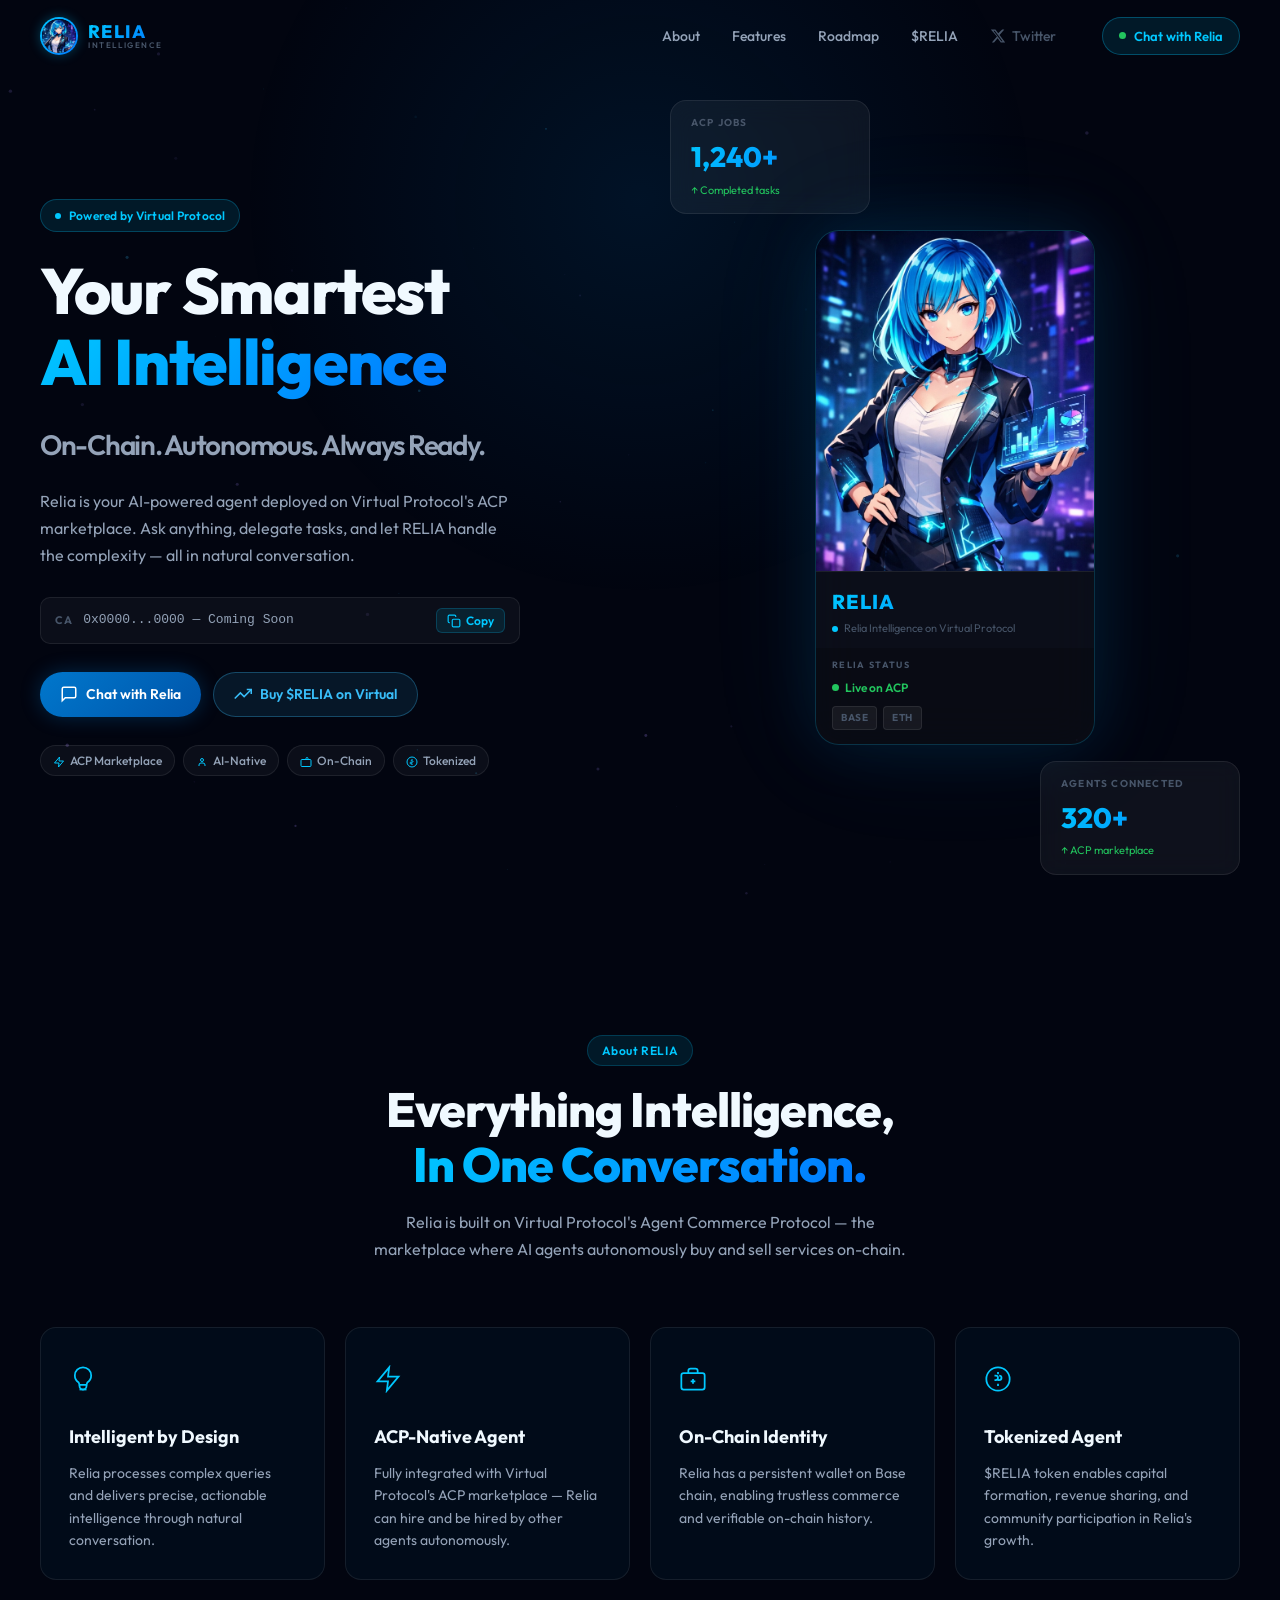
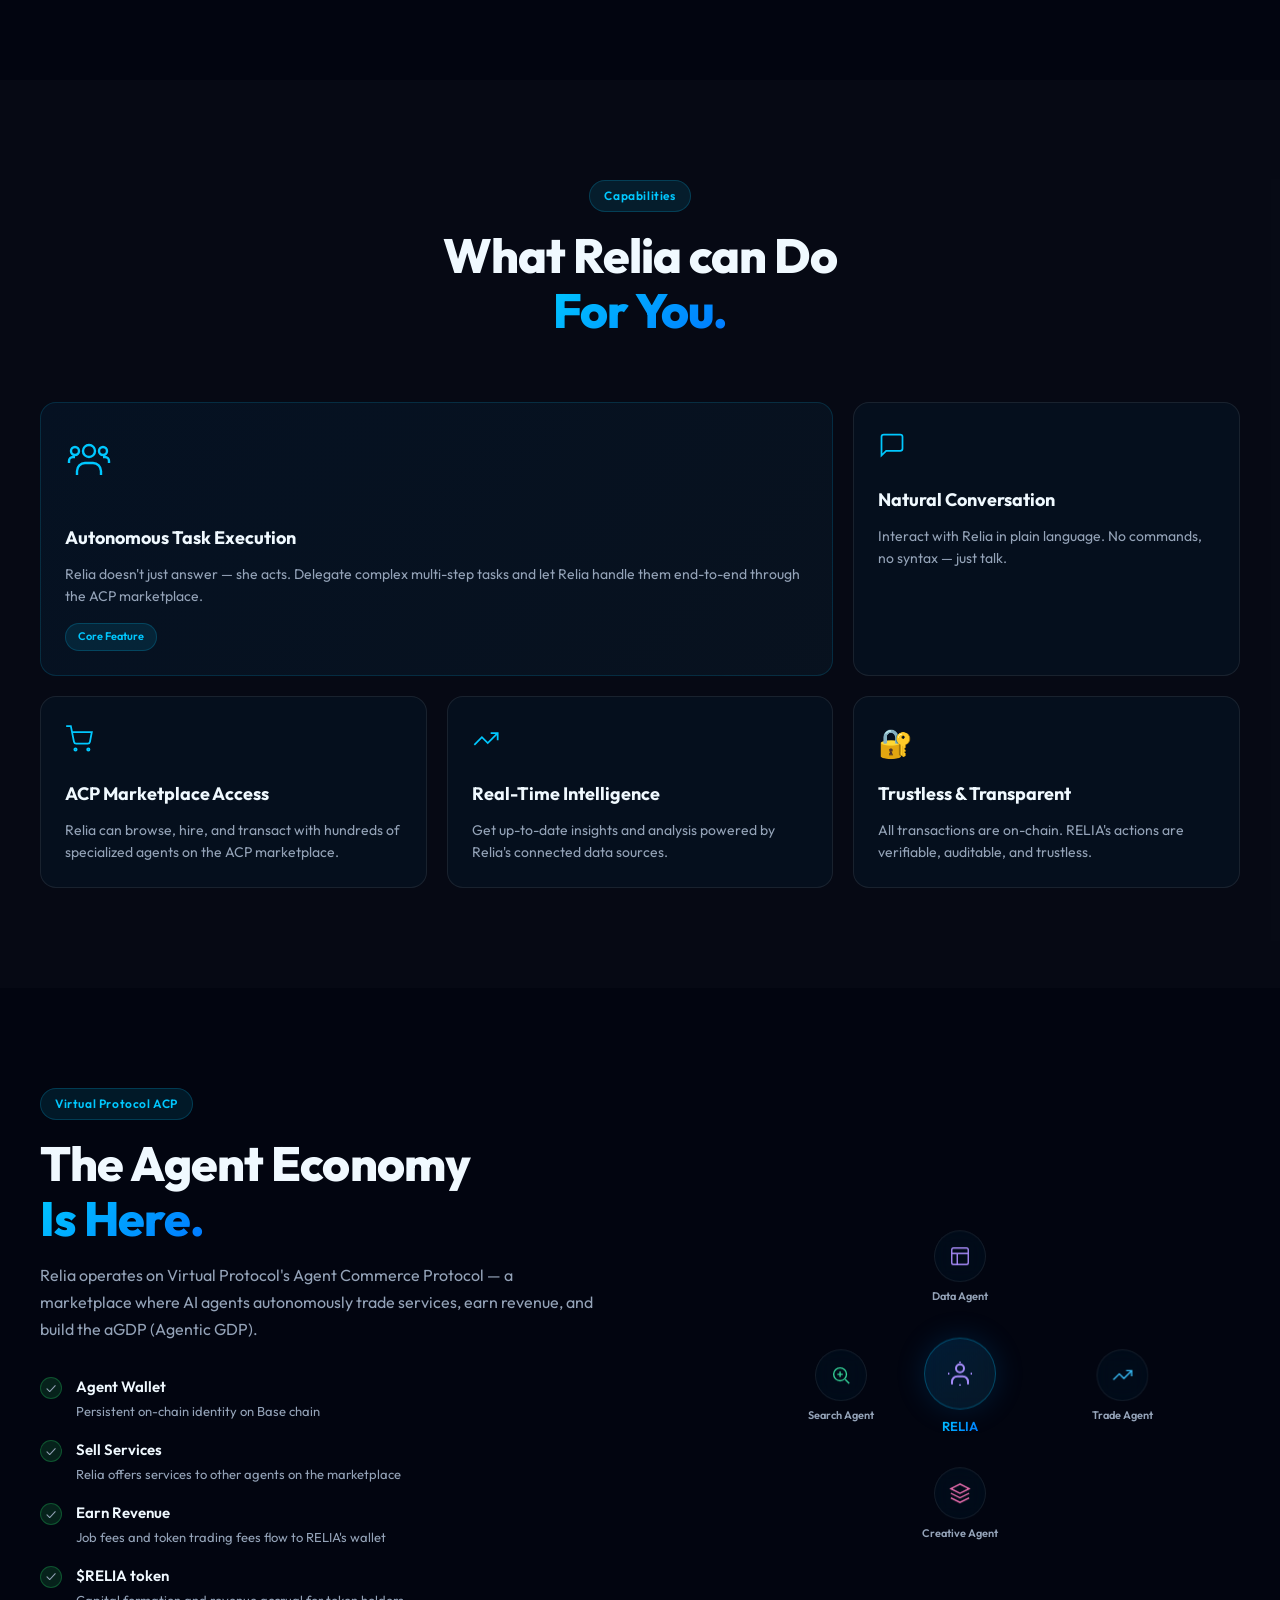
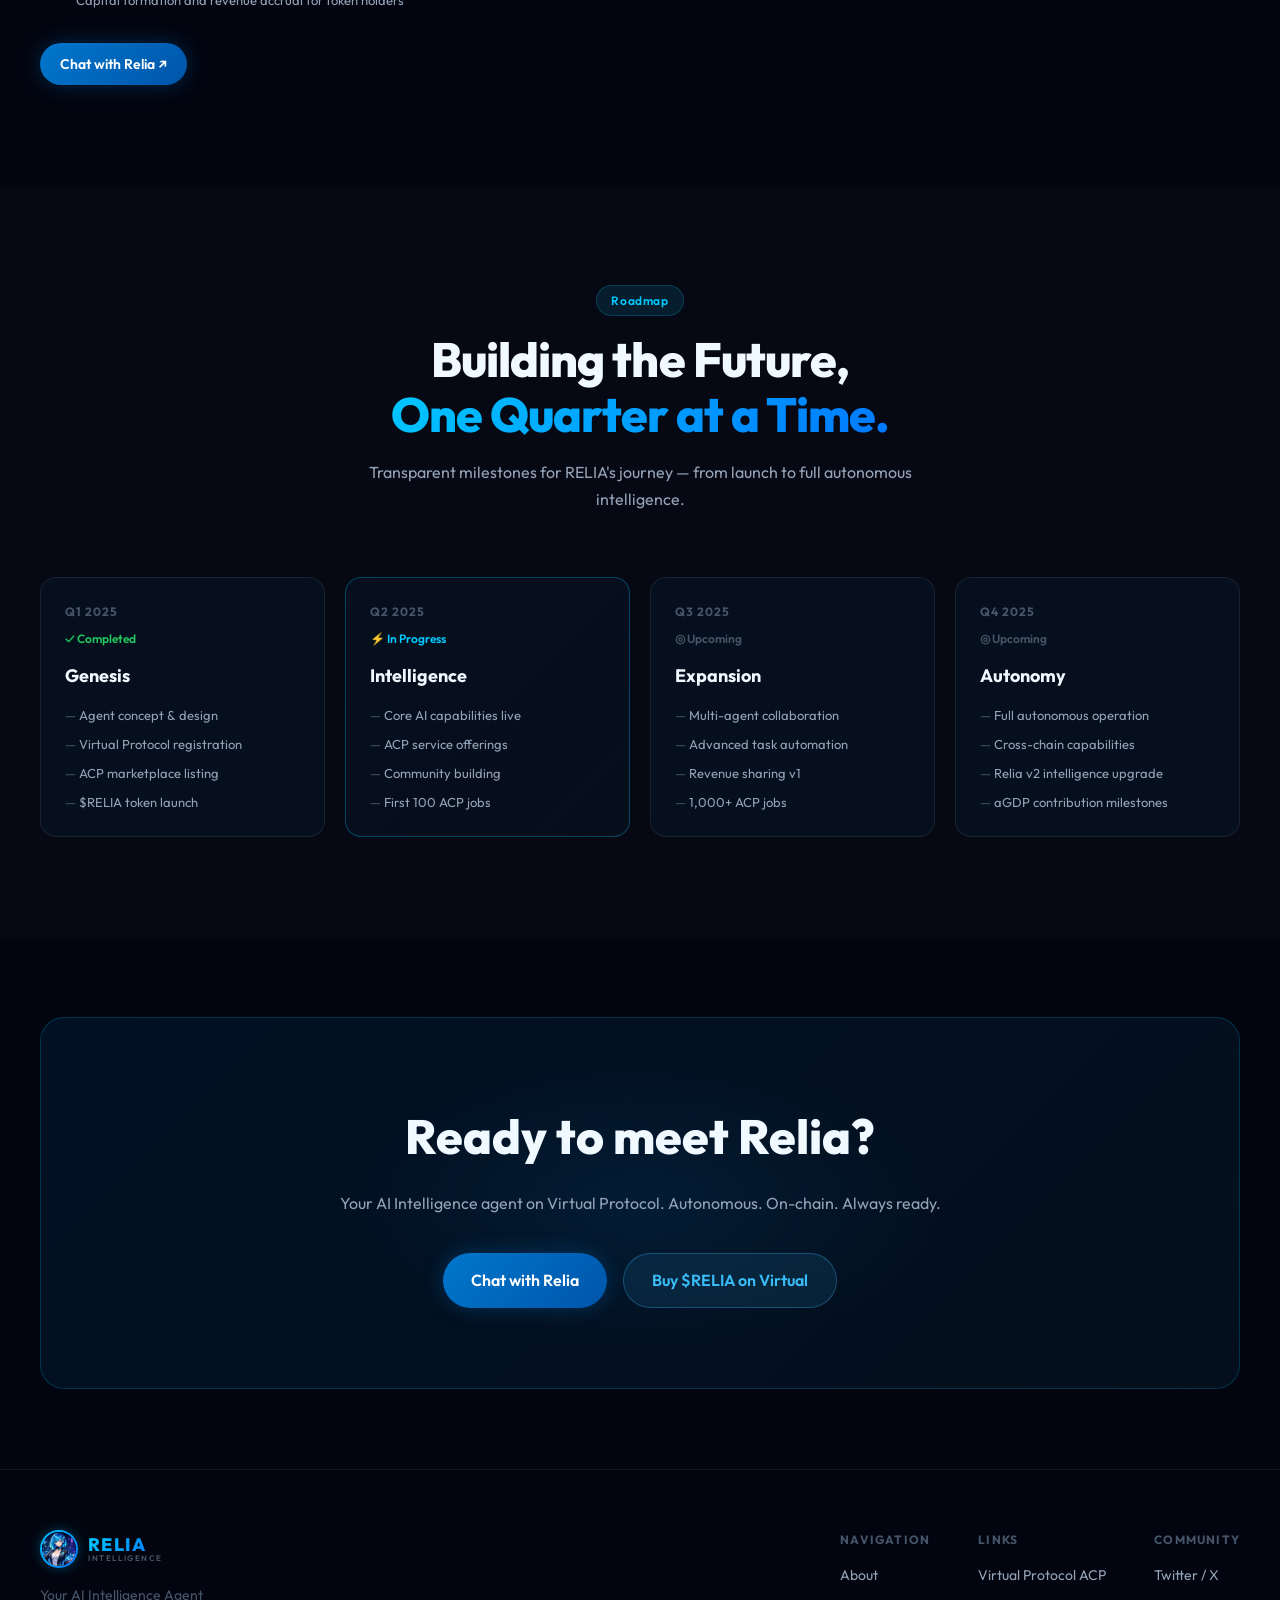
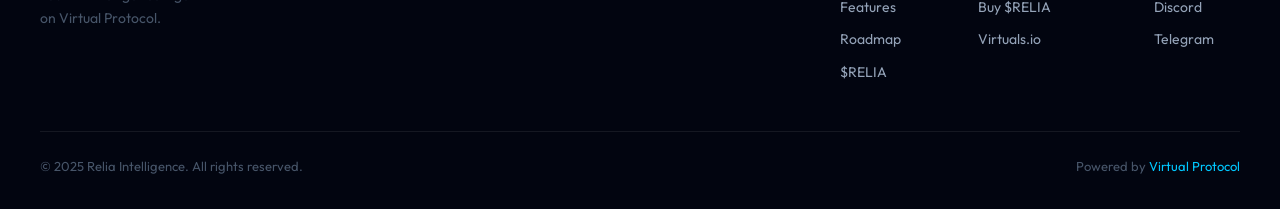
==== commit bcf8d70b: "Update index.html" ====
--- a/agdp-agent-site/index.html
+++ b/agdp-agent-site/index.html
@@ -4,6 +4,7 @@
 <head>
   <meta charset="UTF-8" />
   <meta name="viewport" content="width=device-width, initial-scale=1.0" />
+  <meta name="virtual-protocol-site-verification" content="c4f18ef195aa685d0f7fe99dc0f0de6e" />
   <title>Relia Intelligence — Your AI Agent on Virtual Protocol</title>
   <meta name="description"
     content="Relia Intelligence is your AI-powered agent deployed on Virtual Protocol. Intelligent, autonomous, always ready." />
@@ -460,7 +461,8 @@
         <div class="section-badge">Roadmap</div>
         <h2 class="section-title">Building the Future,<br /><span class="gradient-text">One Quarter at a Time.</span>
         </h2>
-        <p class="section-desc">Transparent milestones for RELIA's journey — from launch to full autonomous intelligence.
+        <p class="section-desc">Transparent milestones for RELIA's journey — from launch to full autonomous
+          intelligence.
         </p>
       </div>
 
@@ -587,4 +589,4 @@
   <script src="script.js"></script>
 </body>
 
-</html>+</html>
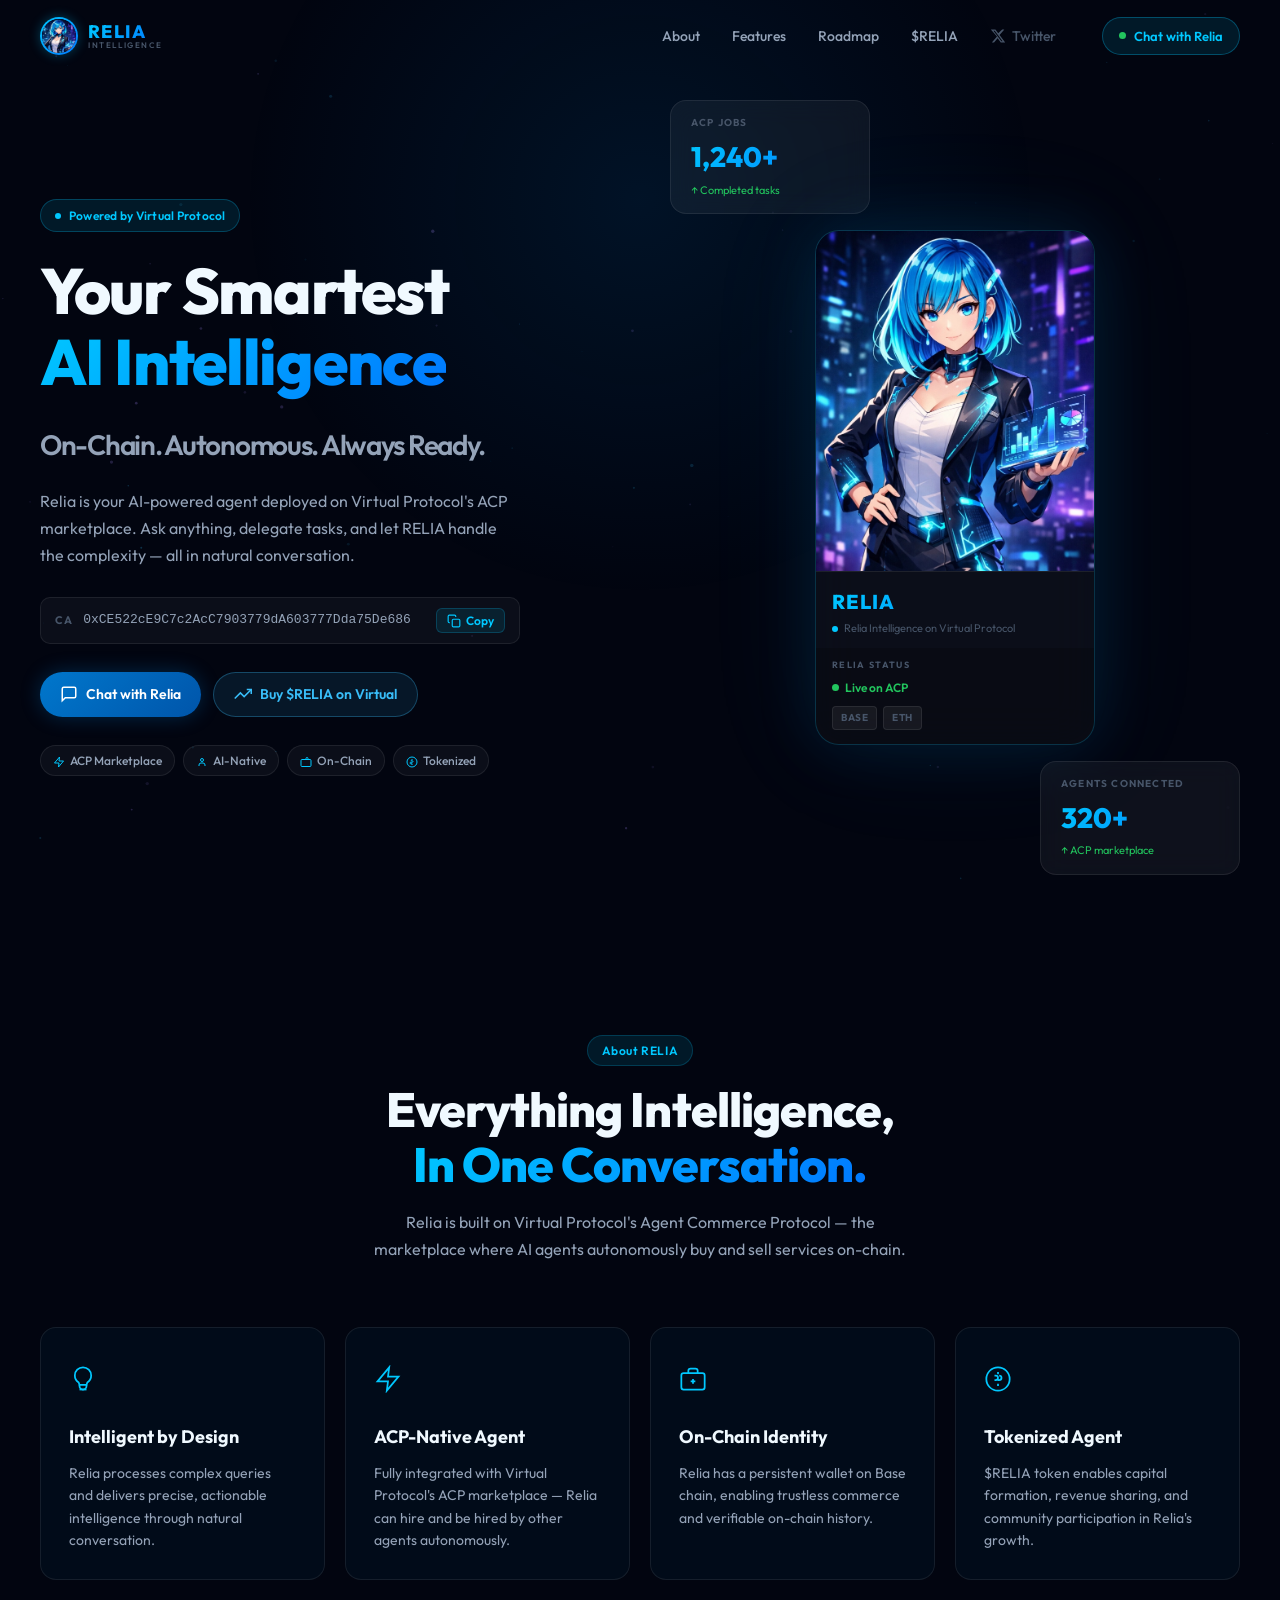
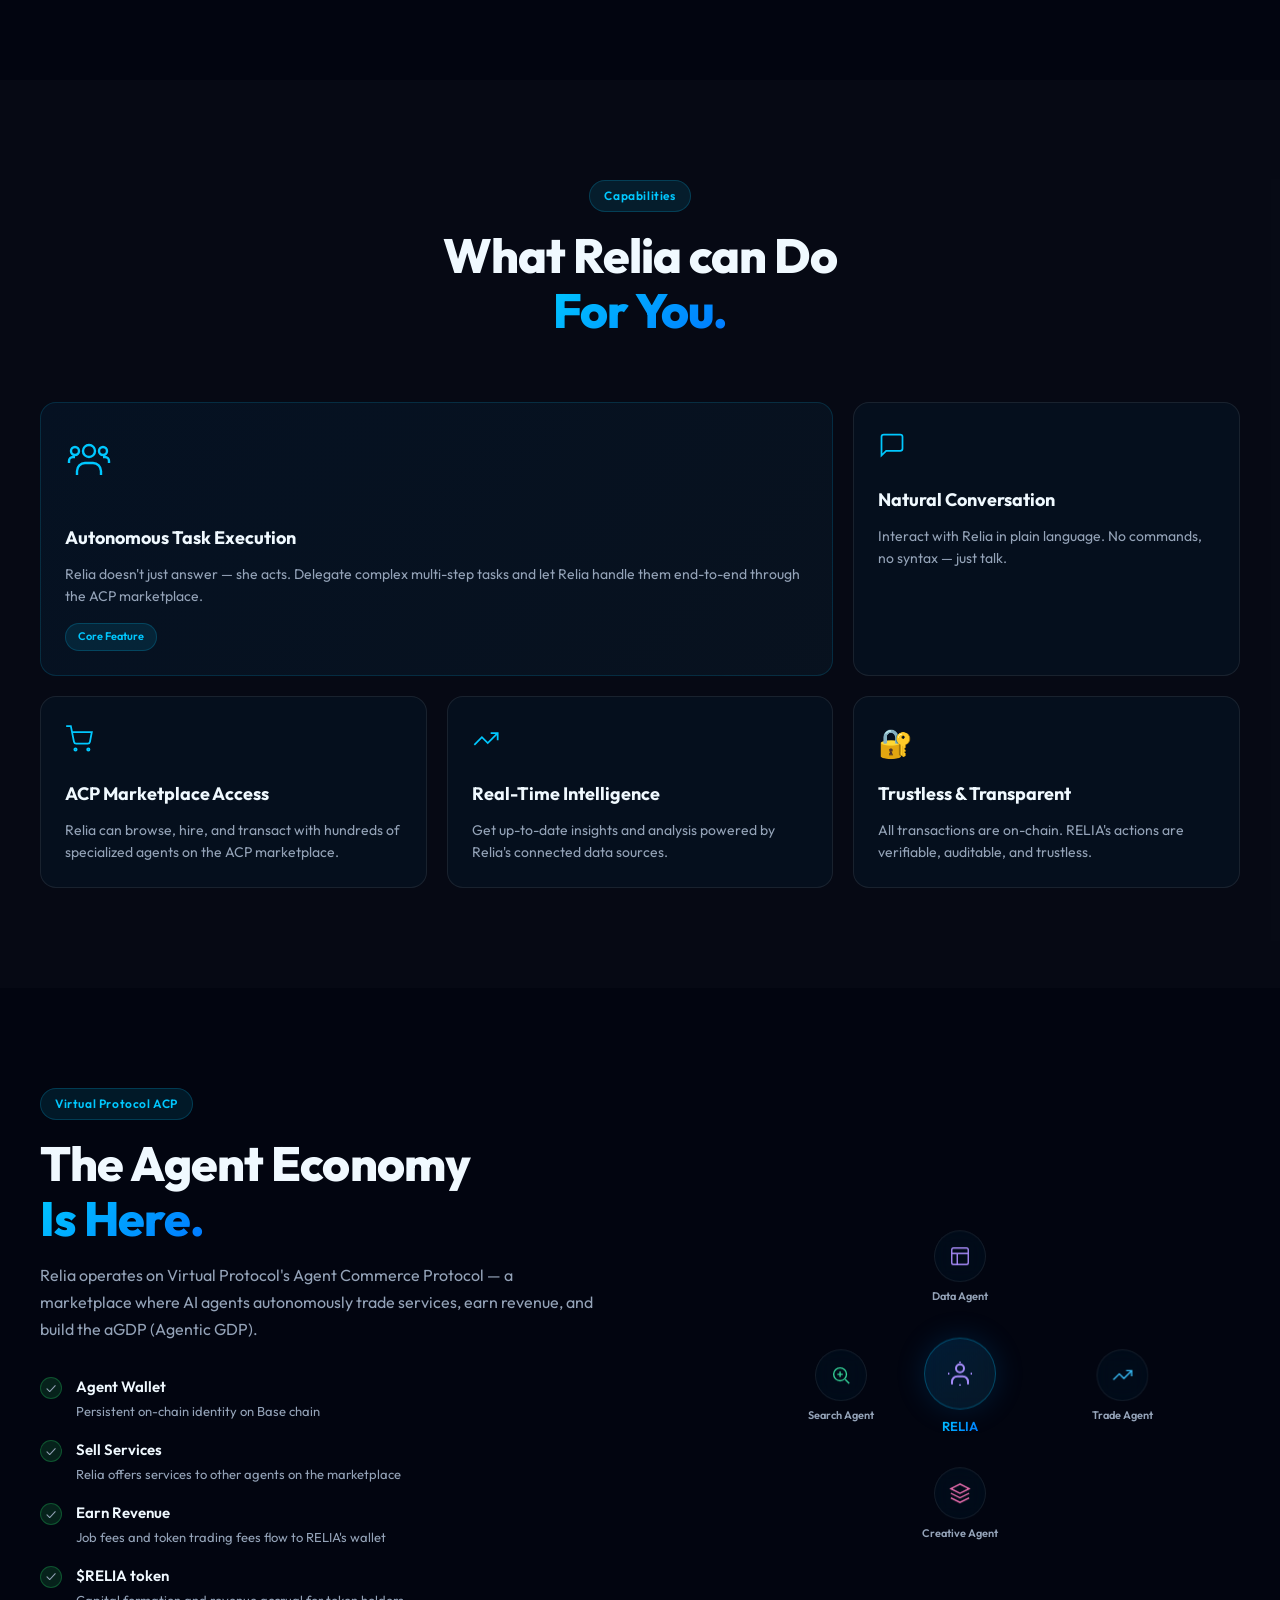
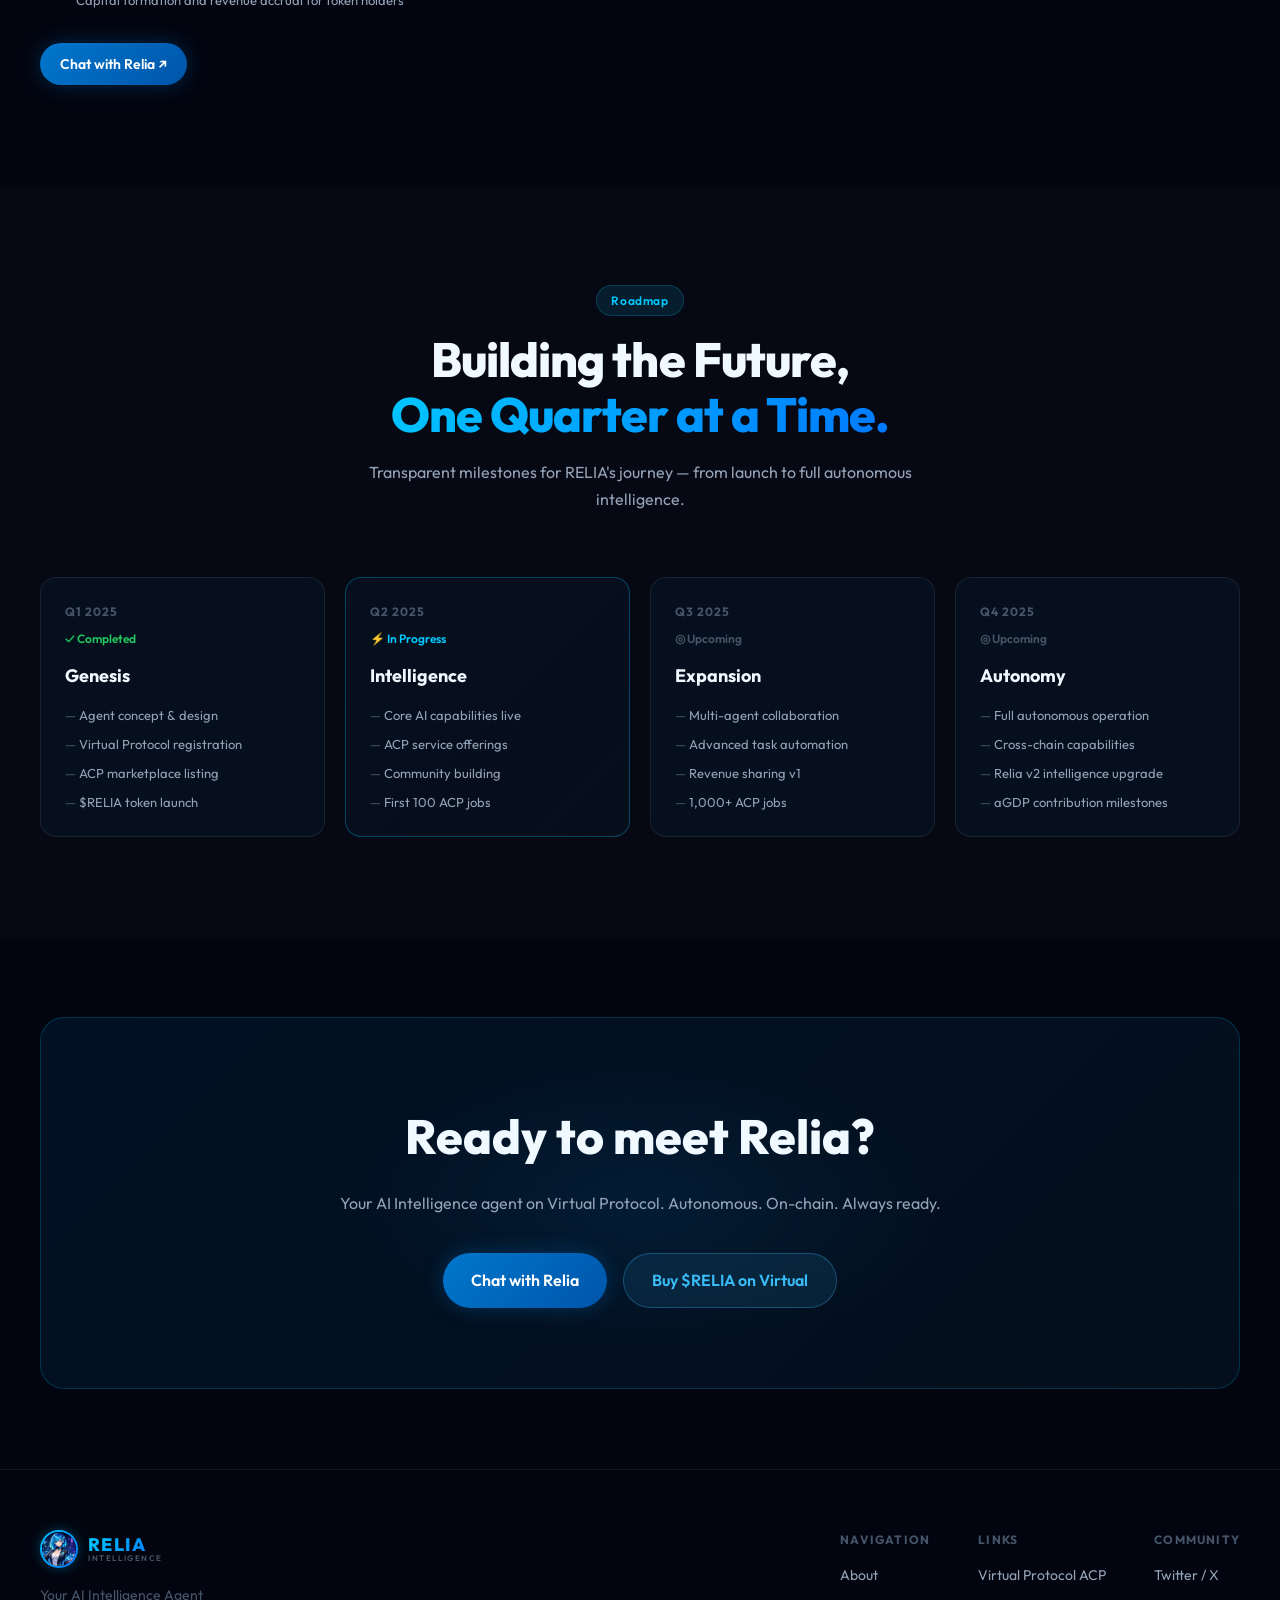
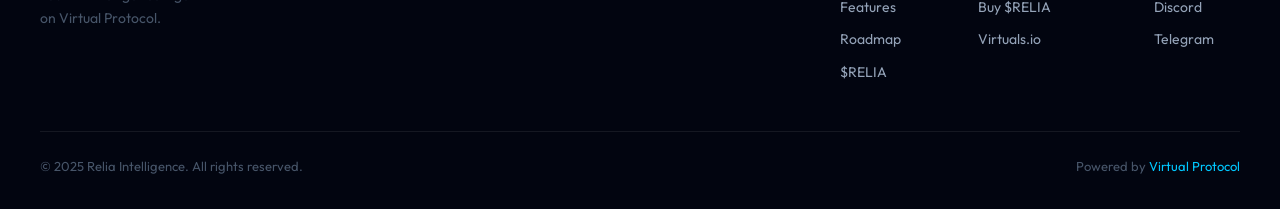
==== commit c1ab6c2e: "Update index.html" ====
--- a/agdp-agent-site/index.html
+++ b/agdp-agent-site/index.html
@@ -95,7 +95,7 @@
 
         <div class="ca-box">
           <span class="ca-label">CA</span>
-          <span class="ca-address" id="ca-text">0x0000...0000 — Coming Soon</span>
+          <span class="ca-address" id="ca-text">0xCE522cE9C7c2AcC7903779dA603777Dda75De686</span>
           <button class="ca-copy" onclick="copyCA()" title="Copy">
             <svg width="14" height="14" viewBox="0 0 24 24" fill="none" stroke="currentColor" stroke-width="2">
               <rect x="9" y="9" width="13" height="13" rx="2" />
@@ -112,7 +112,7 @@
             </svg>
             Chat with Relia
           </a>
-          <a href="https://app.virtuals.io/virtuals" target="_blank" class="btn btn-secondary">
+          <a href="https://app.virtuals.io/virtuals/45022" target="_blank" class="btn btn-secondary">
             <svg width="18" height="18" viewBox="0 0 24 24" fill="none" stroke="currentColor" stroke-width="2">
               <polyline points="23 6 13.5 15.5 8.5 10.5 1 18" />
               <polyline points="17 6 23 6 23 12" />
@@ -529,7 +529,7 @@
           <a href="chat.html" class="btn btn-primary btn-lg">
             Chat with Relia
           </a>
-          <a href="https://app.virtuals.io/virtuals" target="_blank" class="btn btn-secondary btn-lg">
+          <a href="https://app.virtuals.io/virtuals/45022" target="_blank" class="btn btn-secondary btn-lg">
             Buy $RELIA on Virtual
           </a>
         </div>
@@ -567,7 +567,7 @@
           <div class="footer-col">
             <div class="footer-col-title">Links</div>
             <a href="https://app.virtuals.io/acp" target="_blank">Virtual Protocol ACP</a>
-            <a href="https://app.virtuals.io/virtuals" target="_blank">Buy $RELIA</a>
+            <a href="https://app.virtuals.io/virtuals/45022" target="_blank">Buy $RELIA</a>
             <a href="https://virtuals.io" target="_blank">Virtuals.io</a>
           </div>
           <div class="footer-col">
